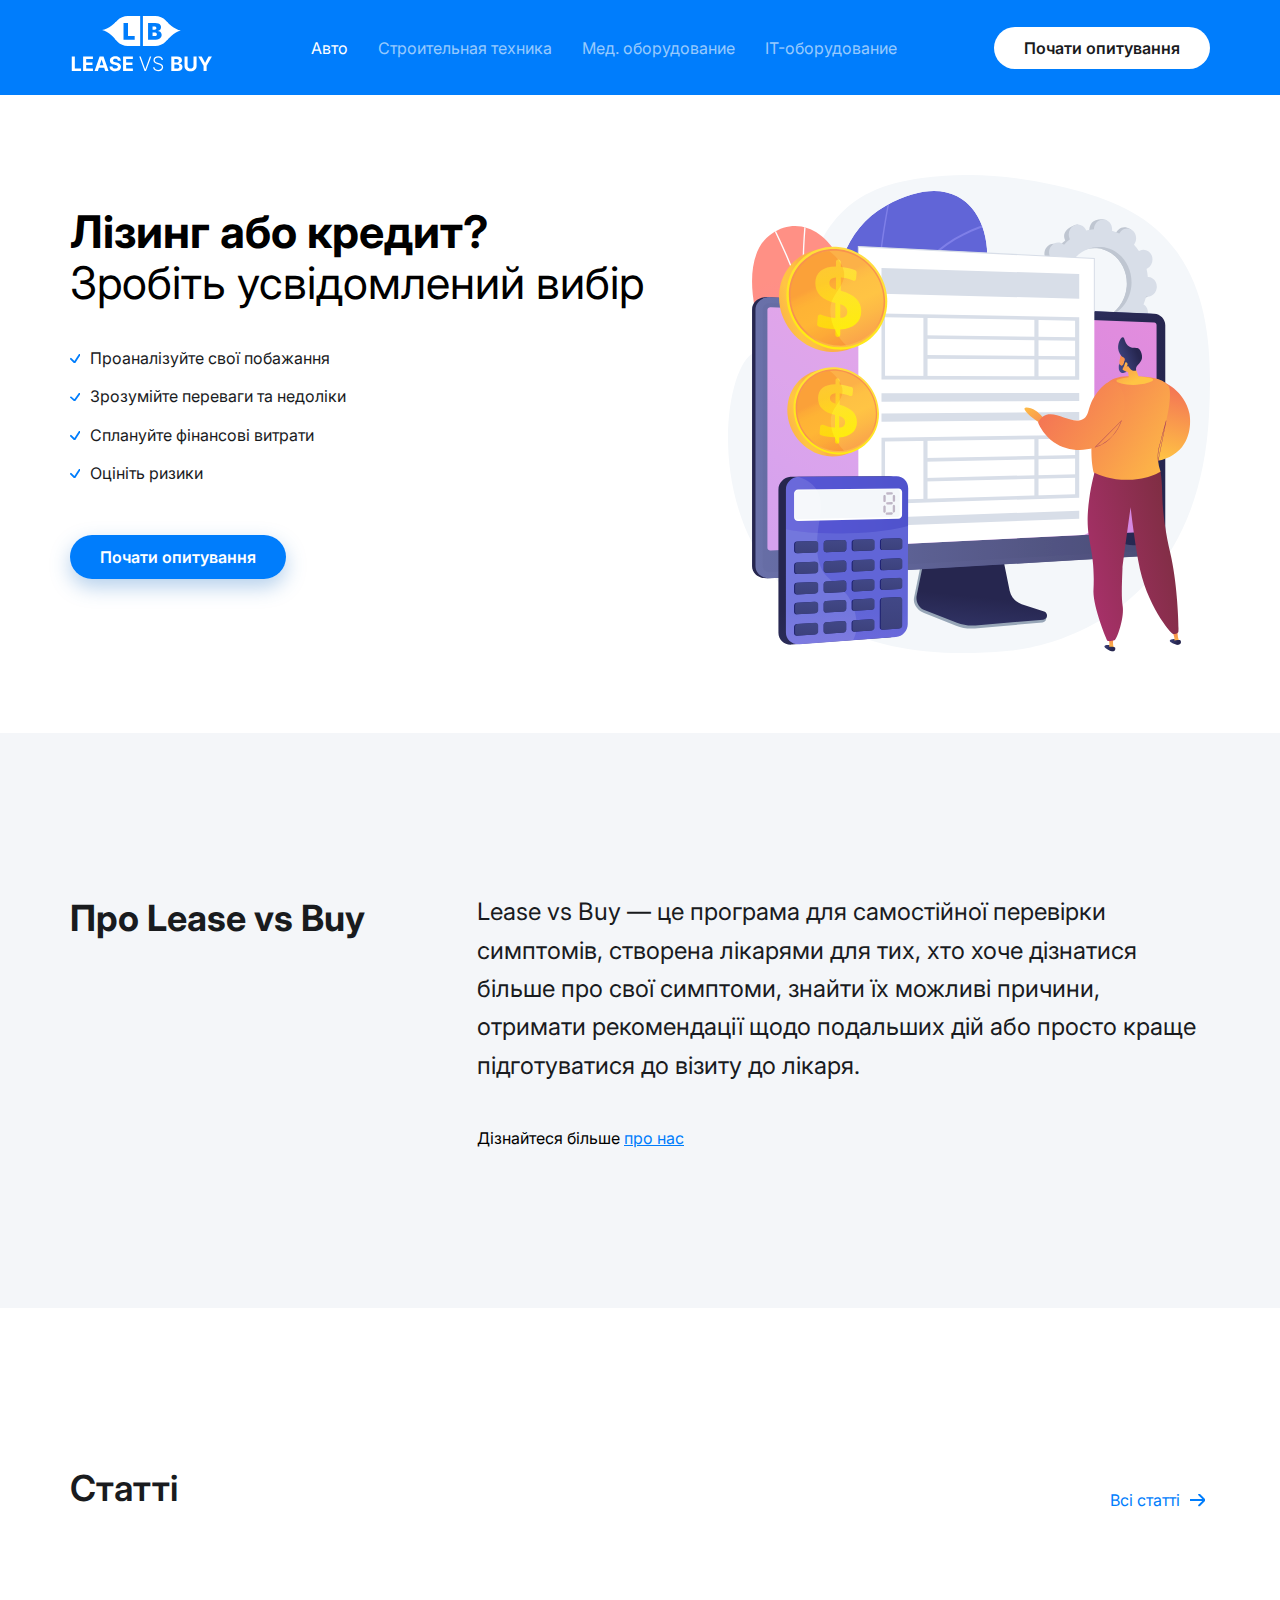
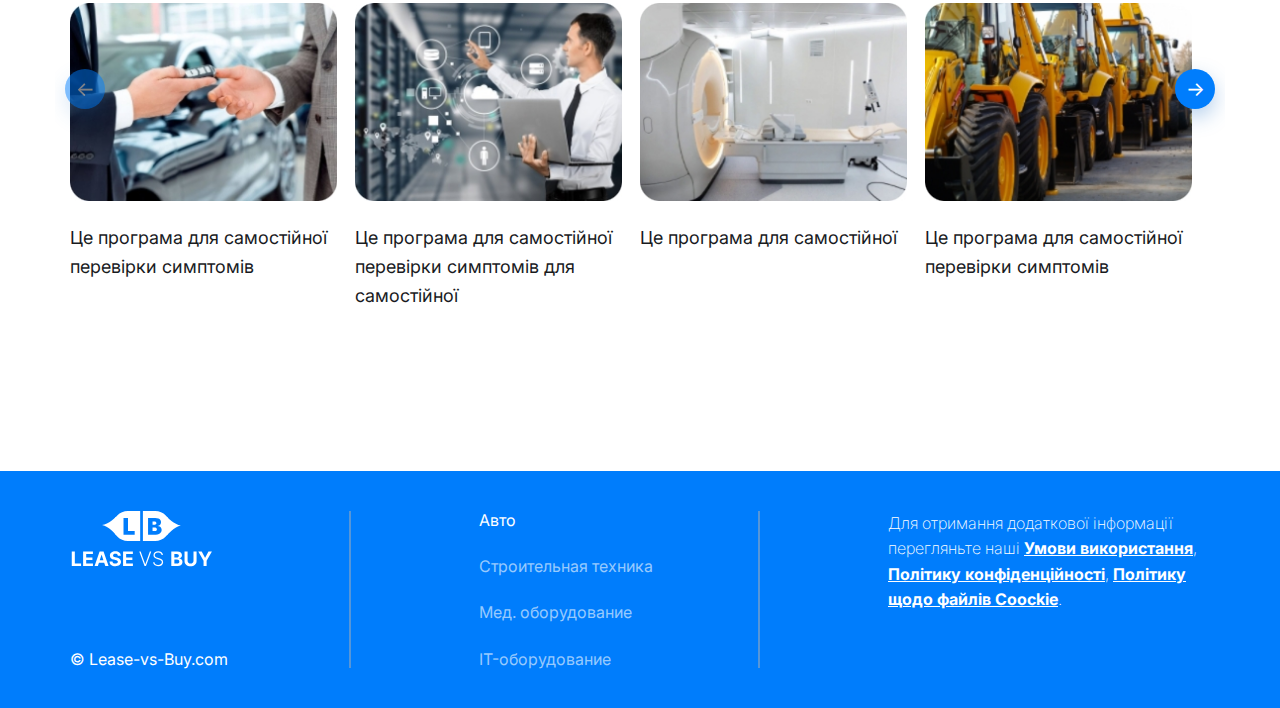
==== index.html @ 54e39c97 "Add files via upload" ====
<!DOCTYPE html>
<html lang="en">
	<head>
		<meta charset="UTF-8" />
		<meta http-equiv="X-UA-Compatible" content="IE=edge" />
		<meta name="viewport" content="width=device-width, initial-scale=1.0" />
		<title>Lease VS Buy</title>
		<link rel="preconnect" href="https://fonts.googleapis.com" />
		<link rel="preconnect" href="https://fonts.gstatic.com" crossorigin />
		<link
			href="https://fonts.googleapis.com/css2?family=Bebas+Neue&family=Inter:ital,opsz,wght@0,14..32,100..900;1,14..32,100..900&family=Open+Sans:ital,wght@0,300..800;1,300..800&display=swap"
			rel="stylesheet"
		/>
		<link rel="stylesheet" href="styles/normalize.css" />
		<link rel="stylesheet" href="styles/style.css" />
		<link rel="stylesheet" href="styles/mobile.css" />
	</head>
	<body>
		<header class="header">
			<div class="container">
				<a href="/">
					<img src="images/svg/logo_1.svg" alt="logo" />
				</a>

				<nav class="nav" id="navMenu">
					<div class="nav-menu__header">
						<a href="/">
							<img src="images/svg/logo_1.svg" alt="logo" />
						</a>
						<div class="burger-menu" onclick="toggleMenu()">
							<div class="bar"></div>
							<div class="bar"></div>
							<div class="bar"></div>
						</div>
					</div>

					<ul class="nav-list">
						<li class="nav-list__item active"><a href="/">Авто</a></li>
						<li class="nav-list__item"><a href="#">Строительная техника</a></li>
						<li class="nav-list__item"><a href="#">Мед. оборудование</a></li>
						<li class="nav-list__item"><a href="#">IT-оборудование</a></li>
					</ul>
				</nav>

				<div class="burger-menu" onclick="toggleMenu()">
					<div class="bar"></div>
					<div class="bar"></div>
					<div class="bar"></div>
				</div>

				<a href="/poll.html" class="btn--light btn-nav"> Почати опитування </a>
			</div>
		</header>

		<main class="main">
			<section class="hero">
				<div class="container">
					<div class="hero__content">
						<h1 class="hero-title">
							<b>Лізинг або кредит?</b><br />
							Зробіть усвідомлений вибір
						</h1>

						<ul class="hero__list">
							<li>Проаналізуйте свої побажання</li>
							<li>Зрозумійте переваги та недоліки</li>
							<li>Сплануйте фінансові витрати</li>
							<li>Оцініть ризики</li>
						</ul>

						<a href="/" class="btn--blue hero-btn">Почати опитування</a>
					</div>
					<img src="images/hero-image.svg" alt="hero" />
				</div>
			</section>

			<section class="about">
				<div class="container">
					<div class="about__cell">
						<div class="about_cell__title">
							<h2>Про Lease vs Buy</h2>
						</div>
						<div class="about_cell__content">
							<p>
								Lease vs Buy — це програма для самостійної перевірки симптомів,
								створена лікарями для тих, хто хоче дізнатися більше про свої
								симптоми, знайти їх можливі причини, отримати рекомендації щодо
								подальших дій або просто краще підготуватися до візиту до
								лікаря.
							</p>
						</div>
					</div>
					<div class="about__cell">
						<div class="about_cell__title">
							<h2></h2>
						</div>

						<div class="about_cell__content about_cell__link">
							<span>Дізнайтеся більше <a href="/">про нас</a></span>
						</div>
					</div>
				</div>
			</section>

			<section class="posts__block">
				<div class="container">
					<div class="posts__title">
						<h2>Статті</h2>
						<span>Всі статті</span>
					</div>

					<button class="carousel__button carousel__button--left">←</button>
					<div class="carousel__wrapper">
						<div class="carousel">
							<ul class="posts__list">
								<li class="posts_list__item">
									<img src="images/post-4.jpeg" alt="post" />
									<p>Це програма для самостійної перевірки симптомів</p>
								</li>
								<li class="posts_list__item">
									<img src="images/post-3.jpeg" alt="post" />
									<p>
										Це програма для самостійної перевірки симптомів для
										самостійної
									</p>
								</li>
								<li class="posts_list__item">
									<img src="images/post-2.jpeg" alt="post" />
									<p>Це програма для самостійної</p>
								</li>
								<li class="posts_list__item">
									<img src="images/post-1.jpeg" alt="post" />
									<p>Це програма для самостійної перевірки симптомів</p>
								</li>
								<li class="posts_list__item">
									<img src="images/post-1.jpeg" alt="post" />
									<p>Це програма для самостійної перевірки симптомів</p>
								</li>
								<li class="posts_list__item">
									<img src="images/post-1.jpeg" alt="post" />
									<p>Це програма для самостійної перевірки симптомів</p>
								</li>
								<li class="posts_list__item">
									<img src="images/post-1.jpeg" alt="post" />
									<p>Це програма для самостійної перевірки симптомів</p>
								</li>
							</ul>
						</div>
					</div>
					<button class="carousel__button carousel__button--right">→</button>
				</div>
			</section>
		</main>

		<footer class="footer">
			<div class="container footer__container">
				<div class="footer__cell">
					<a href="/">
						<img src="images/svg/logo_1.svg" alt="logo" />
					</a>

					<p>© Lease-vs-Buy.com</p>
				</div>

				<div class="footer__cell">
					<nav class="footer_nav">
						<ul class="footer_nav__list">
							<li class="footer_nav__item active"><a href="#">Авто</a></li>
							<li class="footer_nav__item">
								<a href="#">Строительная техника</a>
							</li>
							<li class="footer_nav__item">
								<a href="#">Мед. оборудование</a>
							</li>
							<li class="footer_nav__item"><a href="#">IT-оборудование</a></li>
						</ul>
					</nav>
				</div>

				<div class="footer__cell">
					<p>
						Для отримання додаткової інформації перегляньте наші
						<a href="#" class="footer__cell-link">Умови використання</a>,
						<a href="#" class="footer__cell-link">Політику конфіденційності</a>,
						<a href="#" class="footer__cell-link">
							Політику щодо файлів Coockie</a
						>.
					</p>
				</div>
			</div>
		</footer>

		<div class="modal" id="modal1">
			<div class="modal-overlay"></div>
			<div class="modal-wrapper">
				<div class="modal-header">
					<span class="close-btn">&times;</span>
					<h2 class="h2">Умови використання</h2>
				</div>
				<div class="modal-content">
					<h3 class="h3">Результат</h3>
				</div>
				<div class="modal-content">
					<h3 class="h3">Результат</h3>
					<p class="p">
						Перед початком діагностики, будь ласка, прочитайте Умови
						використання і пам'ятайте, що:
					</p>
					<ul class="ul-list">
						<li>
							<b>Дане обстеження не є повноцінною діагностикою.</b> Воно
							призначене виключно для ознайомлення та не є кваліфікованим
							медичним висновком.
						</li>
						<li>
							<b>Дане обстеження не призначене для екстрених випадків.</b> У
							разі невідкладного стану негайно зателефонуйте за місцевим номером
							екстреної допомоги.
						</li>
						<li>
							<b>Ваші дані в безпеці.</b> Надана Вами інформація не буде
							передана або використана з метою встановлення Вашої особи.
						</li>
					</ul>
					<div class="checkbox-container">
						<input type="checkbox" id="terms" />
						<label for="terms"
							>Я прочитав(ла) і приймаю
							<a href="#">Умови використання</a>.</label
						>
					</div>
					<div class="checkbox-container">
						<input type="checkbox" id="privacy" />
						<label for="privacy">
							Я погоджуюсь на те, щоб інформація про стан мого здоров’я була
							використана для даного обстеження. Додаткова інформація
							<a href="#">Політика конфіденційності</a>.
						</label>
					</div>
				</div>
			</div>
		</div>

		<script src="js/index.js"></script>
		<script src="js/carousel.js"></script>
		<script src="js/modal.js"></script>
		<script src="js/burger.js"></script>
	</body>
</html>
---- styles/style.css ----
* {
	margin: 0;
	padding: 0;
	box-sizing: border-box;
}

body {
	font-family: 'Inter', sans-serif;
	font-optical-sizing: auto;
}

a {
	color: #007dfc;
}

.container {
	max-width: 1170px;
	margin: 0 auto;
	padding: 0 15px;
}

/* BUTTONS */

.btn--light {
	color: rgb(25, 27, 30);
	font-size: 16px;
	font-weight: 600;
	text-decoration: none;

	border-radius: 70px;
	background: rgb(255, 255, 255);
	padding: 12px 30px 12px 30px;
}

.btn--blue {
	color: #fff;
	font-size: 16px;
	font-weight: 600;
	text-decoration: none;

	border-radius: 70px;
	background: #007dfc;
	padding: 12px 30px 12px 30px;
	box-shadow: 0px 8px 20px 0px rgba(55, 128, 203, 0.37);
	transition: 0.3s;
}

.btn--blue:hover {
	background: #0171e0;
}

/* HEADER */

.header {
	background-color: #007dfc;
	padding: 16px 0px;
}

.header .container {
	display: flex;
	justify-content: space-between;
	align-items: center;
}

.nav-list {
	list-style-type: none;
	display: flex;
	gap: 30px;
}

.nav-list__item a {
	text-decoration: none;
	color: rgba(255, 255, 255, 0.6);
	transition: 0.3s;
}

.nav-list__item a:hover {
	color: #fff;
}

.nav-list__item.active a {
	color: #fff;
}

/* HERO */

.hero {
	margin: 80px 0px;
}

.hero .container {
	display: flex;
	justify-content: space-between;
}

.hero-title {
	font-size: 45px;
	font-weight: 400;
	margin-bottom: 40px;
}

.hero__list {
	margin-left: 20px;
	list-style-type: none;
	display: flex;
	flex-direction: column;
	gap: 20px;
	margin-bottom: 65px;
}

.hero__list li {
	position: relative;
	color: #191b1e;
}

.hero__list li::before {
	content: '';
	position: absolute;
	top: 50%;
	left: -20px;
	transform: translateY(-50%);
	width: 9.5px; /* Ширина изображения */
	height: 8.5px; /* Высота изображения */
	background-image: url('../images/svg/check_mark.svg'); /* Путь к вашему изображению */
	background-size: cover;
	background-repeat: no-repeat;
}

/* ABOUT */

.about {
	padding: 160px 0px;
	background-color: rgb(244, 246, 249);
}

.about__cell {
	display: flex;
	gap: 63px;
}

.about_cell__title h2 {
	color: rgb(25, 27, 30);
	font-size: 36px;
	font-weight: 700;
	line-height: 140%;
	width: 311px;
}

.about_cell__content p,
.about_cell__content span {
	padding-left: 33px;
}

.about_cell__link {
	margin-top: 44px;
}

.about_cell__content.border {
	border-left: 1px solid rgb(218, 225, 233);
}

.about_cell__content p {
	color: rgb(25, 27, 30);
	font-size: 24px;
	font-weight: 400;
	line-height: 160%;
}

/* POSTS LIST */

.posts__block {
	padding: 160px 0px;
}

.posts__block .container {
	position: relative;
	overflow: hidden;
}

.posts__title {
	display: flex;
	justify-content: space-between;
	align-items: center;
	padding-bottom: 70px;
}

.posts__list {
	display: flex;
	list-style: none;
	gap: 18px;
	transition: transform 0.5s ease-in-out;
}

.posts_list__item {
	flex: 0 0 calc(100% / 4 - 18px); /* Количество элементов (меняем в JS) */
	max-width: 270px;
}

.posts_list__item img {
	width: 100%;
	border-radius: 8px; /* Пример стиля */
}

.posts__title h2 {
	color: #191b1e;
	font-size: 36px;
}

.posts__title span {
	position: relative;
	color: #007dfc;
	margin-right: 30px;
}

.posts__title span::before {
	content: '';
	position: absolute;
	top: 50%;
	right: -25px;
	transform: translateY(-50%);
	width: 15px;
	height: 13px;
	background-image: url('../images/svg/arrow-right.svg');
	background-size: cover;
	background-repeat: no-repeat;
}

.posts_list__item p {
	margin-top: 20px;
	color: #191b1e;
	font-size: 18px;
	font-weight: 400;
	line-height: 160%;
}

.carousel__wrapper {
	position: relative;
	overflow: hidden;
}

.carousel {
	display: flex;
	transition: transform 0.5s ease-in-out;
}

.carousel__button {
	position: absolute;
	top: 50%;
	transform: translateY(-50%);
	box-shadow: 0px 8px 20px 0px rgba(55, 128, 203, 0.37);
	background: rgb(0, 125, 252);
	color: #fff;
	border: none;
	border-radius: 50%;
	cursor: pointer;
	width: 40px;
	height: 40px;
	font-size: 20px;
	display: flex;
	justify-content: center;
	align-items: center;
	z-index: 10;
}

.carousel__button--left {
	left: 10px;
}

.carousel__button--right {
	right: 10px;
}

.carousel__button[disabled] {
	opacity: 0.5;
	cursor: not-allowed;
}

/* FOOTER LIST */

.footer {
	background-color: #007dfc;
	padding: 40px 0px;
}

.footer_nav__list {
	display: flex;
	flex-direction: column;
	gap: 28px;
	list-style: none;
}

.footer__container {
	display: flex;
	justify-content: space-between;
}

.footer_nav__item a {
	text-decoration: none;
	color: rgba(255, 255, 255, 0.6);
}

.footer_nav__item.active a {
	color: #fff;
}

.footer__cell {
	flex: 1;
}

.footer__cell p {
	color: #fff;
}

.footer__cell-link {
	color: #fff;
	font-weight: 700;
}

.footer__cell:not(:first-child) {
	padding-left: 128px;
	border-left: 2px solid rgb(86, 150, 216);
}

.footer__cell:first-child {
	display: flex;
	flex-direction: column;
	justify-content: space-between;
}

.footer__cell:last-child p {
	font-size: 16px;
	line-height: 160%;
	width: 322px;
	font-weight: 200;
}

/* POLL PAGE */

.body-gray {
	background-color: rgb(244, 246, 249);
}

.poll {
	padding: 80px 0px;
}

.poll_menu {
	position: relative;
	border-radius: 8px;
	padding: 10px 0;
}

.menu-item {
	padding: 10px 20px;
	font-size: 16px;
	color: #6b6b6b;
	cursor: pointer;
	position: relative;
	text-align: left;
	transition: color 0.3s ease;
}

.menu-item:hover {
	color: #000;
}

.menu-item.active {
	color: #000;
	font-weight: bold;
}

.indicator {
	position: absolute;
	left: 0;
	width: 4px;
	height: 42px;
	background-color: #007bff;
	border-radius: 2px;
	transition: top 0.3s ease;
}

.poll__list {
	display: flex;
	gap: 70px;
	margin-top: 60px;
}

.poll_main {
	border-radius: 20px;
	background: rgb(255, 255, 255);
	padding: 60px;
	margin-bottom: 80px;
}

.poll_column {
	display: flex;
	justify-content: space-between;
	align-items: flex-start;
	gap: 50px;
	flex-wrap: wrap;
}

.poll_main h2,
h2 {
	color: rgb(25, 27, 30);
	font-size: 30px;
	font-weight: 600;
	margin-bottom: 24px;
}

.poll_main h3,
.h3 {
	color: rgb(25, 27, 30);
	font-size: 24px;
	font-weight: 600;
	line-height: 140%;
	margin-bottom: 20px;
}

.poll_main p,
.p {
	color: rgb(25, 27, 30);
	font-size: 16px;
	font-weight: 400;
	line-height: 160%;
	margin-bottom: 20px;
}

.poll_main ul,
.ul-list {
	margin-bottom: 40px;
	list-style: none;
	padding: 0;
}

.poll_main ul li,
.ul-list li {
	position: relative;
	padding-left: 22px;
	margin-bottom: 10px;

	color: rgb(25, 27, 30);
	font-size: 16px;
	font-weight: 400;
	line-height: 140%;
}
.poll_main ul li::before,
.ul-list li::before {
	content: '';
	position: absolute;
	left: 0;
	top: 50%;
	transform: translateY(-50%);
	width: 8px;
	height: 8px;
	background-image: url('../images/svg/mark-1.svg');
	background-size: cover;
}

.poll_main ol {
	margin-bottom: 40px;
	list-style: none;
	padding: 0;
}

.poll_main ol li {
	position: relative;
	padding-left: 22px;
	margin-bottom: 10px;

	color: rgb(25, 27, 30);
	font-size: 16px;
	font-weight: 400;
	line-height: 140%;
}
.poll_main ol li::before {
	content: '';
	position: absolute;
	left: 0;
	top: 50%;
	transform: translateY(-50%);
	width: 9.5px;
	height: 8.5px;
	background-image: url('../images/svg/mark-2.svg');
	background-size: cover;
}

.poll_desc {
	color: rgb(79, 85, 95);
	font-size: 16px;
	font-weight: 400;
	line-height: 160%;
}

/* CHECKBOX */

.checkbox-container {
	display: flex;
	align-items: flex-start;
	margin-bottom: 15px;
}
.checkbox-container input[type='checkbox'] {
	display: none; /* Ховаємо стандартний чекбокс */
}
.checkbox-container label {
	position: relative;
	padding-left: 30px;
	cursor: pointer;
	display: block;
}
.checkbox-container label::before {
	content: '';
	position: absolute;
	left: 0;
	top: 0;
	width: 20px;
	height: 20px;
	border: 2px solid #007bff;
	border-radius: 4px;
	background-color: #fff;
}
.checkbox-container input[type='checkbox']:checked + label::before {
	background-color: #007bff;
	border-color: #007bff;
	display: flex;
	justify-content: center;
	align-items: center;
}
.checkbox-container input[type='checkbox']:checked + label::after {
	content: '✔';
	position: absolute;
	left: 5px;
	top: 3px;
	color: white;
	font-size: 14px;
	font-weight: bold;
}

/* ANSWERS */

.poll_question {
	font-size: 20px;
	font-weight: bold;
	margin-bottom: 20px;
}

.poll_answers {
	display: flex;
	flex-direction: column;
	gap: 15px;
}

.poll_answer {
	position: relative;
	border: 1px solid #ddd;
	border-radius: 8px;
	padding: 10px 15px;
	cursor: pointer;
	transition: border 0.3s ease;
}

.poll_answer:hover {
	border-color: #007bff;
}

.poll_answer input[type='radio'] {
	display: none;
}

.poll_answer label {
	font-size: 16px;
	cursor: pointer;
}

.poll_answer input[type='radio']:checked + label {
	border-color: #007dfc;
	background-color: #f4f6f9;
}

.poll_answer.active {
	border-color: #007dfc;
	background-color: #f4f6f9;
}

.poll_info {
	font-size: 14px;
	color: #666;
	margin-top: 20px;
	display: flex;
	gap: 5px;
	align-items: flex-start;
}

.poll_info p {
	max-width: 478px;
}

.poll_info a {
	color: #007bff;
}

.poll_info a:hover {
	text-decoration: underline;
}

.poll_footer {
	display: flex;
	justify-content: space-between;
	align-items: center;
	margin-top: 60px;
	padding-top: 20px;
	border-top: 1px solid #dae1e9;
	font-size: 14px;
	color: #666;
	width: 100%;
}

.btn-back {
	display: flex;
	align-items: center;
	justify-content: center;
	width: 110px;
	height: 48px;
	gap: 8px;
	border: 2px solid rgb(147, 168, 189);
	background: #fff;
	color: #191b1e;
	padding: 12px 30px 12px 30px;
	border-radius: 70px;
	font-size: 16px;
	font-weight: 600;
	cursor: pointer;
	transition: background-color 0.3s ease, color 0.3s ease,
		border-color 0.3s ease;
	box-shadow: 0px 8px 20px 0px rgba(55, 128, 203, 0.37);
}

.btn-back:hover {
	background: #f5f7fa;
	border-color: #7c9abb;
	color: #191b1e;
}

.btn-back__icon img {
	height: 19px;
}

.btn-back:hover .btn-back__icon {
	color: #7c9abb;
}

.btn-next {
	border: 0;
	width: 110px;
	height: 48px;
	display: flex;
	justify-content: center;
	align-items: center;
	cursor: pointer;
}

.poll_report-link {
	text-decoration: none;
	color: #007bff;
}

.poll_report-link:hover {
	text-decoration: underline;
}

.poll_progress {
	font-weight: bold;
}

/* CALCULATOR */

.calculator_main__container {
	max-width: 800px;
	margin: 0 auto;
	background: #fff;
	border-radius: 10px;
	box-shadow: 0 4px 8px rgba(0, 0, 0, 0.1);
	padding: 20px;
}

.calculator_title {
	font-size: 24px;
	font-weight: bold;
	margin-bottom: 20px;
}

.calculator_info__message {
	background-color: #eef7ff;
	padding: 15px;
	border-radius: 8px;
	margin-bottom: 20px;
	font-size: 14px;
}

.calculator_input__fields {
	display: grid;
	grid-template-columns: repeat(2, 1fr); /* Дві колонки */
	gap: 20px;
	margin-bottom: 20px;
}

.calculator_input__group {
	flex: 1;
	min-width: 392px;
	display: flex;
	align-items: center;
	justify-content: space-between;
	gap: 20px;
}

.calculator_input__label {
	display: block;
	margin-bottom: 8px;
	color: rgb(25, 27, 30);
	font-size: 16px;
	font-weight: 400;
	line-height: 140%;
}

.calculator_input__field {
	width: 100%;
	padding: 8px;
	border: 1px solid #ddd;
	border-radius: 4px;
}

.calculator_slider__container {
	margin-bottom: 20px;
}

.calculator_slider__label {
	font-weight: bold;
}

.calculator_slider__input {
	width: 100%;
	margin: 10px 0;
}

.calculator_slider__values {
	display: flex;
	justify-content: space-between;
	font-size: 14px;
}

.calculator_results {
	margin-bottom: 20px;
}

.calculator_results__title {
	font-size: 18px;
	font-weight: bold;
	margin-bottom: 10px;
}

.calculator_results__table {
	display: flex;
	flex-wrap: wrap;
	gap: 20px;
}

.calculator_lease__option,
.calculator_buy__option {
	flex: 1;
	background: #f4f6f9;
	border: 1px solid #ddd;
	border-radius: 8px;
	padding: 15px;
	text-align: center;
}

.calculator_lease__title,
.calculator_buy__title {
	margin-bottom: 10px;
}

.calculator_lease__detail,
.calculator_buy__detail {
	margin: 5px 0;
}

.calculator_lease__total,
.calculator_buy__total {
	font-size: 18px;
	font-weight: bold;
	margin-top: 10px;
}

.calculator_footer {
	text-align: left;
}

.calculator_btn__back {
	background-color: #007bff;
	color: #fff;
	border: none;
	padding: 10px 20px;
	border-radius: 8px;
	cursor: pointer;
}

.calculator_btn__back:hover {
	background-color: #0056b3;
}

.input-container {
	display: flex;
	align-items: center;
	border: 1px solid #ccc;
	border-radius: 10px;
	padding: 0 10px 0px 0px;
	background-color: #fff;
	height: 42px;
	width: 230px; /* Ширина адаптована під контейнер */
}

.currency-symbol {
	font-size: 16px;
	color: #666;
	padding: 0 10px;
	background-color: #eaeef3;
	border-radius: 10px 0 0 10px;
	display: flex;
	align-items: center;
	justify-content: center;
	height: 100%;
}

.currency-input {
	border: none;
	flex: 1;
	font-size: 16px;
	outline: none;
	padding: 5px;
	border-radius: 0 10px 10px 0;
	background-color: transparent;
}

.calculator_results__table {
	display: grid;
	grid-template-columns: 1fr 1fr;
	gap: 20px;
	margin-top: 20px;
	width: 100%;
}

.calculator_section {
	display: grid;
	grid-template-rows: auto auto;
	gap: 10px;
}

.calculator_section__title {
	font-size: 18px;
	font-weight: bold;
	text-align: left;
}

.calculator_lease__options {
	display: flex;
	justify-content: space-between;
	gap: 10px;
	background-color: #f4f6f9;
	padding: 10px;
	border-radius: 8px;
	border: 1px solid #ddd;
}

.calculator_lease__option,
.calculator_buy__option {
	flex: 1;
	background: #f4f6f9;
	border: 1px solid #ddd;
	border-radius: 8px;
	padding: 15px;
	text-align: center;
}

.calculator_lease__total,
.calculator_buy__total {
	text-align: right;
	font-size: 18px;
	font-weight: bold;
	color: #000;
	margin-top: 10px;
}

.calculator_table {
	width: 100%;
	border-collapse: collapse;
	margin-top: 20px;
	font-size: 16px;
}

.calculator_table th,
.calculator_table td {
	border: 1px solid #ddd;
	padding: 15px;
	text-align: left;
}

.calculator_total {
	font-size: 18px;
	font-weight: bold;
	text-align: right;
}

.double_lease h3 {
	color: rgb(25, 27, 30);
	font-size: 20px;
	font-weight: 600;
	line-height: 140%;
	margin: 0;
	padding: 0;
	margin-bottom: 16px;
}

.double_lease h4 {
	color: rgb(25, 27, 30);
	font-size: 16px;
	font-weight: 500;
	line-height: 140%;
	margin: 0;
	padding: 0;
}

.double_lease span {
	color: rgb(79, 85, 95);
	font-size: 14px;
	font-weight: 400;
	line-height: 120%;
	margin-bottom: 16px;
}

.double_lease__wrapper {
	margin-bottom: 16px;
}

.calculator__table-title {
	color: rgb(25, 27, 30);
	font-size: 24px;
	font-weight: 400;
	line-height: 130%;
}

.poll_main__list {
	display: flex;
	align-items: center;
	gap: 16px;
	margin-top: 20px;
}

.poll_main__list li {
	width: 40px;
	height: 40px;
	padding-left: 0 !important;
	background-color: #d8dee8;
	border-radius: 50%;
	display: flex;
	justify-content: center;
	align-items: center;
}

.poll_main__list li a img {
	margin-top: 3px;
}

.poll_main__list li::before {
	display: none;
}

.poll_main__cell {
	display: flex;
	align-items: center;
	gap: 48px;
	border-radius: 20px;
	background: rgb(244, 246, 249);
	padding: 46px;
	margin: 60px 0px;
}

.poll_main__cell__content h3 {
	font-size: 20px;
	font-weight: 400;
	line-height: 140%;
}

.poll_main__content__column {
	max-width: 500px;
}

/* RESULT TABLE */

.result {
	padding: 20px;
	background-color: #fff;
}

.result__title {
	font-size: 24px;
	font-weight: bold;
	margin-bottom: 20px;
	text-align: center;
}

.result__table {
	width: 100%;
	border-collapse: collapse;
	font-size: 16px;
	margin-bottom: 60px;
}

.result__header-cell {
	text-align: center;
	font-weight: bold;
	background-color: #ffffff;
	padding: 10px;
	border: 1px solid #ddd;
}

.result__header-cell--lease {
	color: green;
}

.result__header-cell--buy {
	color: orange;
}

.result__score {
	font-size: 18px;
	display: block;
	font-weight: bold;
	margin-top: 5px;
}

.result__body .result__row:nth-child(odd) .result__cell {
	background-color: #f4f6f9;
}

.result__row {
	border-bottom: 1px solid #ddd;
}

.result__cell {
	text-align: center;
	padding: 10px;
	border: 1px solid #ddd;
}

.result__left {
	text-align: left !important;
}

.result__cell--lease {
	color: #6b9932;
	font-weight: bold;
}

.result__cell--buy {
	color: #d1672d;
	font-weight: bold;
}

.result__diagram {
	height: 303px;
}

.hierarchy__wrapper {
	position: relative;
	margin: 40px 0px 60px;
}

.hierarchy_lease,
.hierarchy_buy {
	color: rgb(25, 27, 30);
	font-size: 16px;
	font-weight: 700;
	line-height: 140%;
}

.hierarchy_lease {
	position: absolute;
	left: 38.6%;
	bottom: 13px;
}

.hierarchy_buy {
	position: absolute;
	right: 38.6%;
	bottom: 13px;
}

/* Modal */

.modal {
	position: fixed;
	top: 0;
	right: -100%;
	width: 20%;
	height: 100%;
	max-width: 660px;
	background-color: white;
	box-shadow: -2px 0 5px rgba(0, 0, 0, 0.2);
	transition: right 0.3s ease-in-out;
	z-index: 100;
}

.modal.active {
	right: 0;
}

.modal-content {
	padding: 20px;
}

.modal-header {
	background-color: #f4f6f9;
	padding: 30px 30px 10px 30px;
}

.modal-header h2 {
	margin-top: 28px;
}

.close-btn {
	position: absolute;
	top: 10px;
	right: 10px;
	font-size: 24px;
	cursor: pointer;
}

.modal-overlay {
	position: fixed;
	top: 0;
	left: 0;
	width: 80%;
	height: 100%;
	background-color: rgba(0, 0, 0, 0.5);
	opacity: 0;
	transition: 0.8s linear;
	pointer-events: none;
}

.modal-overlay.active {
	opacity: 1;
	pointer-events: all;
}
---- styles/mobile.css ----
.burger-menu {
	width: 30px;
	height: 25px;
	display: none;
	flex-direction: column;
	justify-content: space-between;
	cursor: pointer;
	z-index: 10;
}

.burger-menu .bar {
	height: 2px;
	width: 100%;
	background-color: #ffffff;
	transition: 0.3s;
}

.nav-menu__header {
	display: none;
}

/* Відображення бургер меню на екранах менше 991px */
@media screen and (max-width: 991px) {
	.burger-menu {
		display: flex;
	}

	.nav-menu__header {
		display: flex;
		align-items: center;
		justify-content: space-between;
	}

	#navMenu {
		position: fixed;
		top: 0;
		right: -100%;
		height: 100vh;
		width: 100vw;
		max-width: 100vw;
		background-color: #007dfc;
		display: flex;
		flex-direction: column;
		transition: 0.3s;
		z-index: 1000;
		padding: 16px;
	}

	.nav-list {
		list-style-type: none;
		display: flex;
		flex-direction: column;
		margin-top: 45px;
		gap: 30px;
	}

	.nav-menu ul {
		list-style-type: none;
		text-align: center;
	}

	#navMenu ul li a {
		color: white;
		text-decoration: none;
		font-size: 18px;
		font-weight: 500;
		line-height: 130%;
	}

	#navMenu.active {
		right: 0;
		left: 0;
	}

	.btn-nav {
		display: none;
	}

	.hero-title {
		font-size: 32px;
	}

	.hero .container img {
		max-width: 339px;
	}

	.hero__content {
		margin-bottom: 35px;
	}

	.about__cell {
		flex-direction: column;
	}

	.about_cell__content p {
		padding: 0;
	}

	.about__cell {
		gap: 0;
	}

	.about_cell__link {
		margin: 0;
	}

	.about_cell__content span {
		padding-left: 0;
	}

	.about {
		padding: 60px 0px;
	}

	.posts__block {
		padding: 60px 0px;
	}

	.footer__cell:last-child p {
		width: auto;
		max-width: 100%;
	}
}

@media screen and (max-width: 672px) {
	.hero .container {
		flex-direction: column;
	}

	.hero .container img {
		max-width: 100%;
	}

	.hero-btn {
		display: block;
		width: 100%;
		text-align: center;
	}

	.hero {
		margin: 40px 0px;
	}

	.hero__list {
		margin-bottom: 40px;
	}
}

@media (max-width: 768px) {
	.posts_list__item {
		max-width: calc(100% - 20px);
	}

	.posts__title h2 {
		font-size: 24px;
	}

	.posts__title span {
		font-size: 14px;
	}

	.carousel__button {
		width: 30px;
		height: 30px;
		font-size: 16px;
	}

	.carousel__button--left {
		left: 10px;
	}

	.carousel__button--right {
		right: 10px;
	}
}

@media (max-width: 845px) {
	.posts_list__item {
		flex: 0 0 calc(100% / 3 - 18px); /* По умолчанию - 3 элемента */
		max-width: 270px;
	}
	.posts__block {
		padding: 90px 0px;
	}
}
@media (max-width: 580px) {
	.posts_list__item {
		flex: 0 0 calc(100% / 2 - 18px); /* По 2 элемента */
	}
	.posts__title {
		padding-bottom: 60px;
	}
	.posts__block {
		padding: 60px 0px;
	}
}

@media (max-width: 375px) {
	.posts_list__item {
		flex: 0 0 calc(100% - 18px); /* По 1 элементу */
	}
}
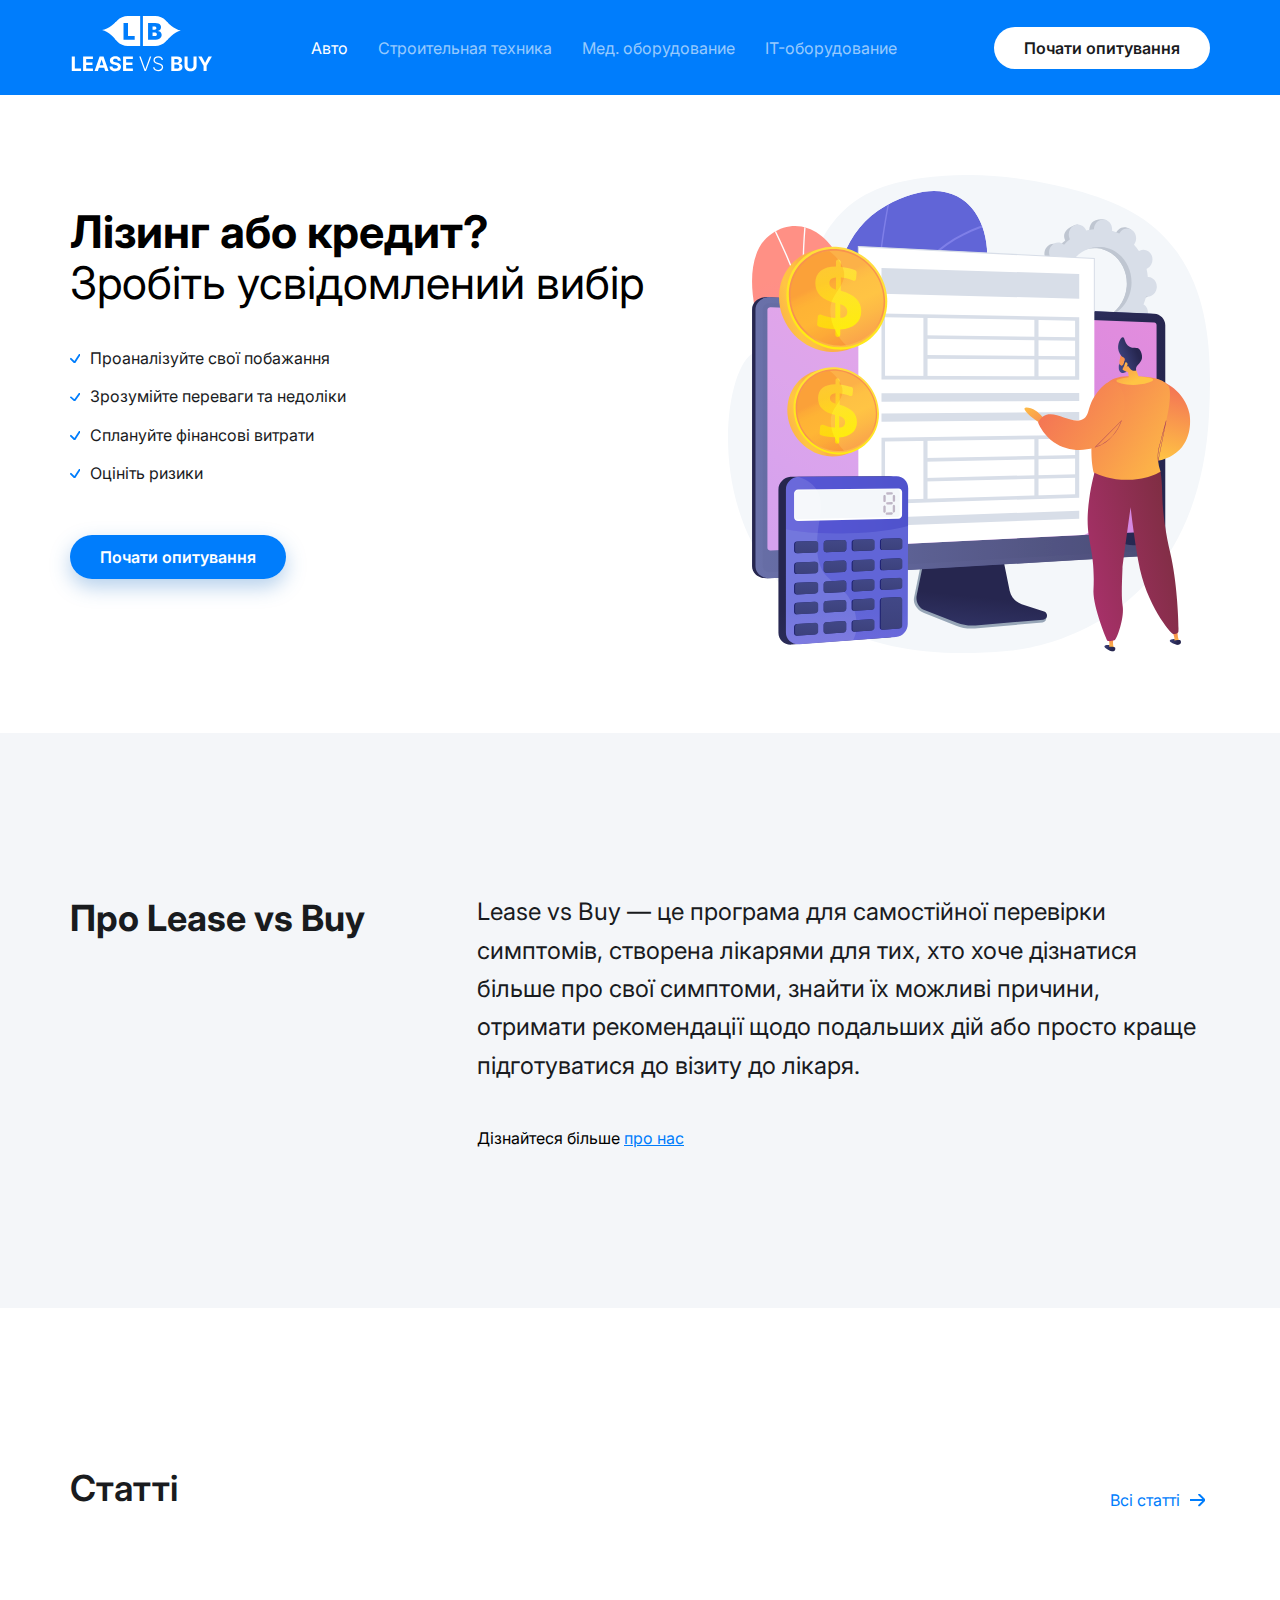
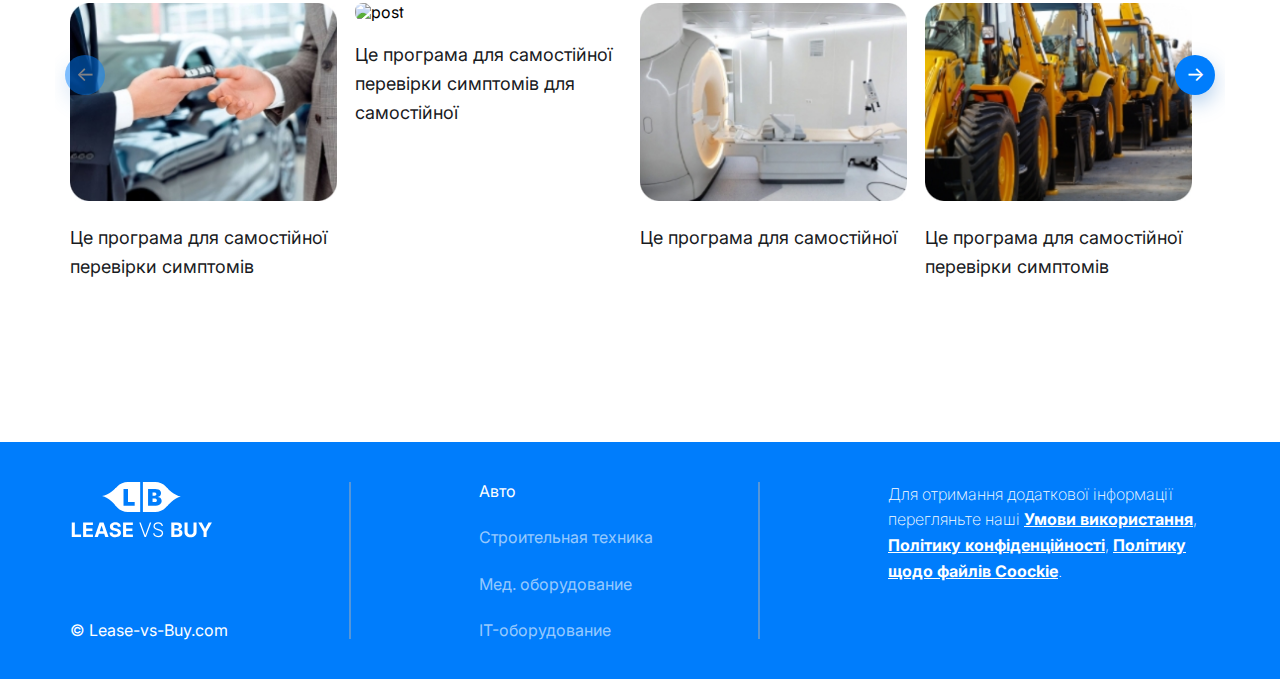
==== commit 7cb0136b: "Add files via upload" ====
--- a/index.html
+++ b/index.html
@@ -70,7 +70,7 @@
 
 						<a href="/" class="btn--blue hero-btn">Почати опитування</a>
 					</div>
-					<img src="images/hero-image.svg" alt="hero" />
+					<img src="images/hero-image.svg" loading="lazy" alt="hero" />
 				</div>
 			</section>
 
@@ -114,34 +114,34 @@
 						<div class="carousel">
 							<ul class="posts__list">
 								<li class="posts_list__item">
-									<img src="images/post-4.jpeg" alt="post" />
-									<p>Це програма для самостійної перевірки симптомів</p>
-								</li>
-								<li class="posts_list__item">
-									<img src="images/post-3.jpeg" alt="post" />
+									<img src="images/post-4.webp" alt="post" />
+									<p>Це програма для самостійної перевірки симптомів</p>
+								</li>
+								<li class="posts_list__item">
+									<img src="images/post-3.jpwebpeg" alt="post" />
 									<p>
 										Це програма для самостійної перевірки симптомів для
 										самостійної
 									</p>
 								</li>
 								<li class="posts_list__item">
-									<img src="images/post-2.jpeg" alt="post" />
+									<img src="images/post-2.webp" alt="post" />
 									<p>Це програма для самостійної</p>
 								</li>
 								<li class="posts_list__item">
-									<img src="images/post-1.jpeg" alt="post" />
-									<p>Це програма для самостійної перевірки симптомів</p>
-								</li>
-								<li class="posts_list__item">
-									<img src="images/post-1.jpeg" alt="post" />
-									<p>Це програма для самостійної перевірки симптомів</p>
-								</li>
-								<li class="posts_list__item">
-									<img src="images/post-1.jpeg" alt="post" />
-									<p>Це програма для самостійної перевірки симптомів</p>
-								</li>
-								<li class="posts_list__item">
-									<img src="images/post-1.jpeg" alt="post" />
+									<img src="images/post-1.webp" alt="post" />
+									<p>Це програма для самостійної перевірки симптомів</p>
+								</li>
+								<li class="posts_list__item">
+									<img src="images/post-1.webp" alt="post" />
+									<p>Це програма для самостійної перевірки симптомів</p>
+								</li>
+								<li class="posts_list__item">
+									<img src="images/post-1.webp" alt="post" />
+									<p>Це програма для самостійної перевірки симптомів</p>
+								</li>
+								<li class="posts_list__item">
+									<img src="images/post-1.webp" alt="post" />
 									<p>Це програма для самостійної перевірки симптомів</p>
 								</li>
 							</ul>
--- a/styles/style.css
+++ b/styles/style.css
@@ -341,13 +341,20 @@
 }
 
 .poll {
+	max-width: 100%;
 	padding: 80px 0px;
 }
 
 .poll_menu {
+	max-width: 128px;
 	position: relative;
 	border-radius: 8px;
 	padding: 10px 0;
+}
+
+.poll_right {
+	max-width: 100%;
+	width: calc(100% - 128px - 85px);
 }
 
 .menu-item {
@@ -381,11 +388,13 @@
 
 .poll__list {
 	display: flex;
+	justify-content: space-between;
 	gap: 70px;
 	margin-top: 60px;
 }
 
 .poll_main {
+	max-width: 100%;
 	border-radius: 20px;
 	background: rgb(255, 255, 255);
 	padding: 60px;
@@ -492,6 +501,12 @@
 	line-height: 160%;
 }
 
+.trigger-btn {
+	width: 16px !important;
+	height: 16px !important;
+	margin: 0 !important;
+}
+
 /* CHECKBOX */
 
 .checkbox-container {
@@ -706,7 +721,7 @@
 
 .calculator_input__group {
 	flex: 1;
-	min-width: 392px;
+	max-width: 100%;
 	display: flex;
 	align-items: center;
 	justify-content: space-between;
@@ -816,7 +831,8 @@
 	padding: 0 10px 0px 0px;
 	background-color: #fff;
 	height: 42px;
-	width: 230px; /* Ширина адаптована під контейнер */
+	width: 80%;
+	max-width: 210px;
 }
 
 .currency-symbol {
@@ -832,6 +848,7 @@
 }
 
 .currency-input {
+	width: 80%;
 	border: none;
 	flex: 1;
 	font-size: 16px;
@@ -991,7 +1008,7 @@
 }
 
 .poll_main__content__column {
-	max-width: 500px;
+	max-width: calc(100% - 340px);
 }
 
 /* RESULT TABLE */
@@ -1075,6 +1092,10 @@
 	margin: 40px 0px 60px;
 }
 
+.hierarchy__wrapper img {
+	max-width: 100%;
+}
+
 .hierarchy_lease,
 .hierarchy_buy {
 	color: rgb(25, 27, 30);
@@ -1101,7 +1122,7 @@
 	position: fixed;
 	top: 0;
 	right: -100%;
-	width: 20%;
+	width: 30%;
 	height: 100%;
 	max-width: 660px;
 	background-color: white;
@@ -1139,7 +1160,7 @@
 	position: fixed;
 	top: 0;
 	left: 0;
-	width: 80%;
+	width: 70%;
 	height: 100%;
 	background-color: rgba(0, 0, 0, 0.5);
 	opacity: 0;
@@ -1151,3 +1172,7 @@
 	opacity: 1;
 	pointer-events: all;
 }
+
+.d-mobile {
+	display: none;
+}
--- a/styles/mobile.css
+++ b/styles/mobile.css
@@ -116,10 +116,96 @@
 		padding: 60px 0px;
 	}
 
+	.calculator_input__fields {
+		grid-template-columns: repeat(1, 1fr);
+	}
+
+	.calculator_input__group {
+		max-width: 100%;
+		width: 100%;
+		gap: 10px;
+		flex-direction: column;
+		align-items: start;
+	}
+
+	.input-container {
+		max-width: 100%;
+		width: 100%;
+	}
+
+	.poll_column {
+		gap: 20px;
+	}
+
+	.poll_main {
+		padding: 30px;
+		margin-bottom: 40px;
+	}
+
+	.poll_main__content__column {
+		max-width: calc(100% - 210px);
+	}
+
+	.poll_main img {
+		max-width: 189px;
+	}
+
+	.poll__list {
+		gap: 30px;
+		margin-top: 30px;
+	}
+
+	.poll_right {
+		width: calc(100% - 128px - 35px);
+	}
+
 	.footer__cell:last-child p {
 		width: auto;
 		max-width: 100%;
 	}
+
+	.footer__cell:not(:first-child) {
+		padding-left: 48px;
+	}
+
+	.footer__container {
+		flex-direction: column;
+	}
+
+	.footer__cell:first-child {
+		gap: 20px;
+	}
+
+	.footer__cell:not(:first-child) {
+		padding-left: 0;
+		padding-top: 30px;
+		border-left: 0;
+		border-top: 1px solid #5696d8;
+		margin-top: 30px;
+	}
+
+	.hierarchy__wrapper img {
+		max-width: 100%;
+		width: 100% !important;
+	}
+
+	.hierarchy_lease {
+		bottom: 11px;
+		font-size: 11px;
+	}
+
+	.hierarchy_buy {
+		bottom: 11px;
+		font-size: 11px;
+	}
+
+	.modal {
+		width: 50%;
+	}
+
+	.modal-overlay {
+		width: 50%;
+	}
 }
 
 @media screen and (max-width: 672px) {
@@ -143,6 +229,48 @@
 
 	.hero__list {
 		margin-bottom: 40px;
+	}
+
+	.poll_main__cell {
+		flex-direction: column;
+		gap: 0px;
+	}
+
+	.poll_main__content__column {
+		max-width: 100%;
+	}
+
+	.poll_right img {
+		max-width: 100%;
+		order: -1;
+		margin: 0 auto;
+	}
+
+	.hierarchy_lease {
+		font-size: 18px;
+		bottom: 43%;
+		left: 76.3%;
+	}
+	.hierarchy_buy {
+		font-size: 16px;
+		bottom: 52.8%;
+		right: 9.3%;
+	}
+
+	.modal {
+		width: 80%;
+	}
+
+	.modal-overlay {
+		width: 20%;
+	}
+
+	.d-pc {
+		display: none;
+	}
+
+	.d-mobile {
+		display: block;
 	}
 }
 
@@ -172,6 +300,65 @@
 	.carousel__button--right {
 		right: 10px;
 	}
+
+	.poll__list {
+		flex-direction: column;
+	}
+
+	.poll_menu {
+		display: flex;
+		justify-content: space-between;
+		position: relative;
+		max-width: 100%;
+	}
+
+	.menu-item {
+		text-align: left;
+		flex: 1;
+		padding: 10px 5px;
+		font-size: 14px;
+	}
+
+	.indicator {
+		left: 0;
+		bottom: 0 !important;
+		width: 100px; /* Ширина индикатора */
+		height: 4px !important; /* Высота индикатора */
+		top: auto; /* Убираем позиционирование сверху */
+		transition: left 0.3s ease; /* Индикатор перемещается по горизонтали */
+	}
+
+	.poll_right {
+		width: 100%;
+	}
+
+	.poll_footer {
+		gap: 30px;
+	}
+
+	.calculator_table thead tr,
+	.calculator_table tbody tr {
+		display: flex;
+		flex-direction: column; /* Делаем строки вертикальными */
+		align-items: flex-start; /* Выравниваем по левому краю */
+		padding: 10px;
+		width: 100%;
+	}
+
+	.calculator_table th,
+	.calculator_table td {
+		width: 100%;
+	}
+
+	.calculator_table th:first-child,
+	.calculator_table td:first-child {
+		border-radius: 20px 20px 0px 0px;
+	}
+
+	.calculator_table th:last-child,
+	.calculator_table td:last-child {
+		border-radius: 0px 0px 20px 20px;
+	}
 }
 
 @media (max-width: 845px) {
@@ -199,4 +386,12 @@
 	.posts_list__item {
 		flex: 0 0 calc(100% - 18px); /* По 1 элементу */
 	}
-}
+
+	.modal {
+		width: 100%;
+	}
+
+	.modal-overlay {
+		width: 0%;
+	}
+}
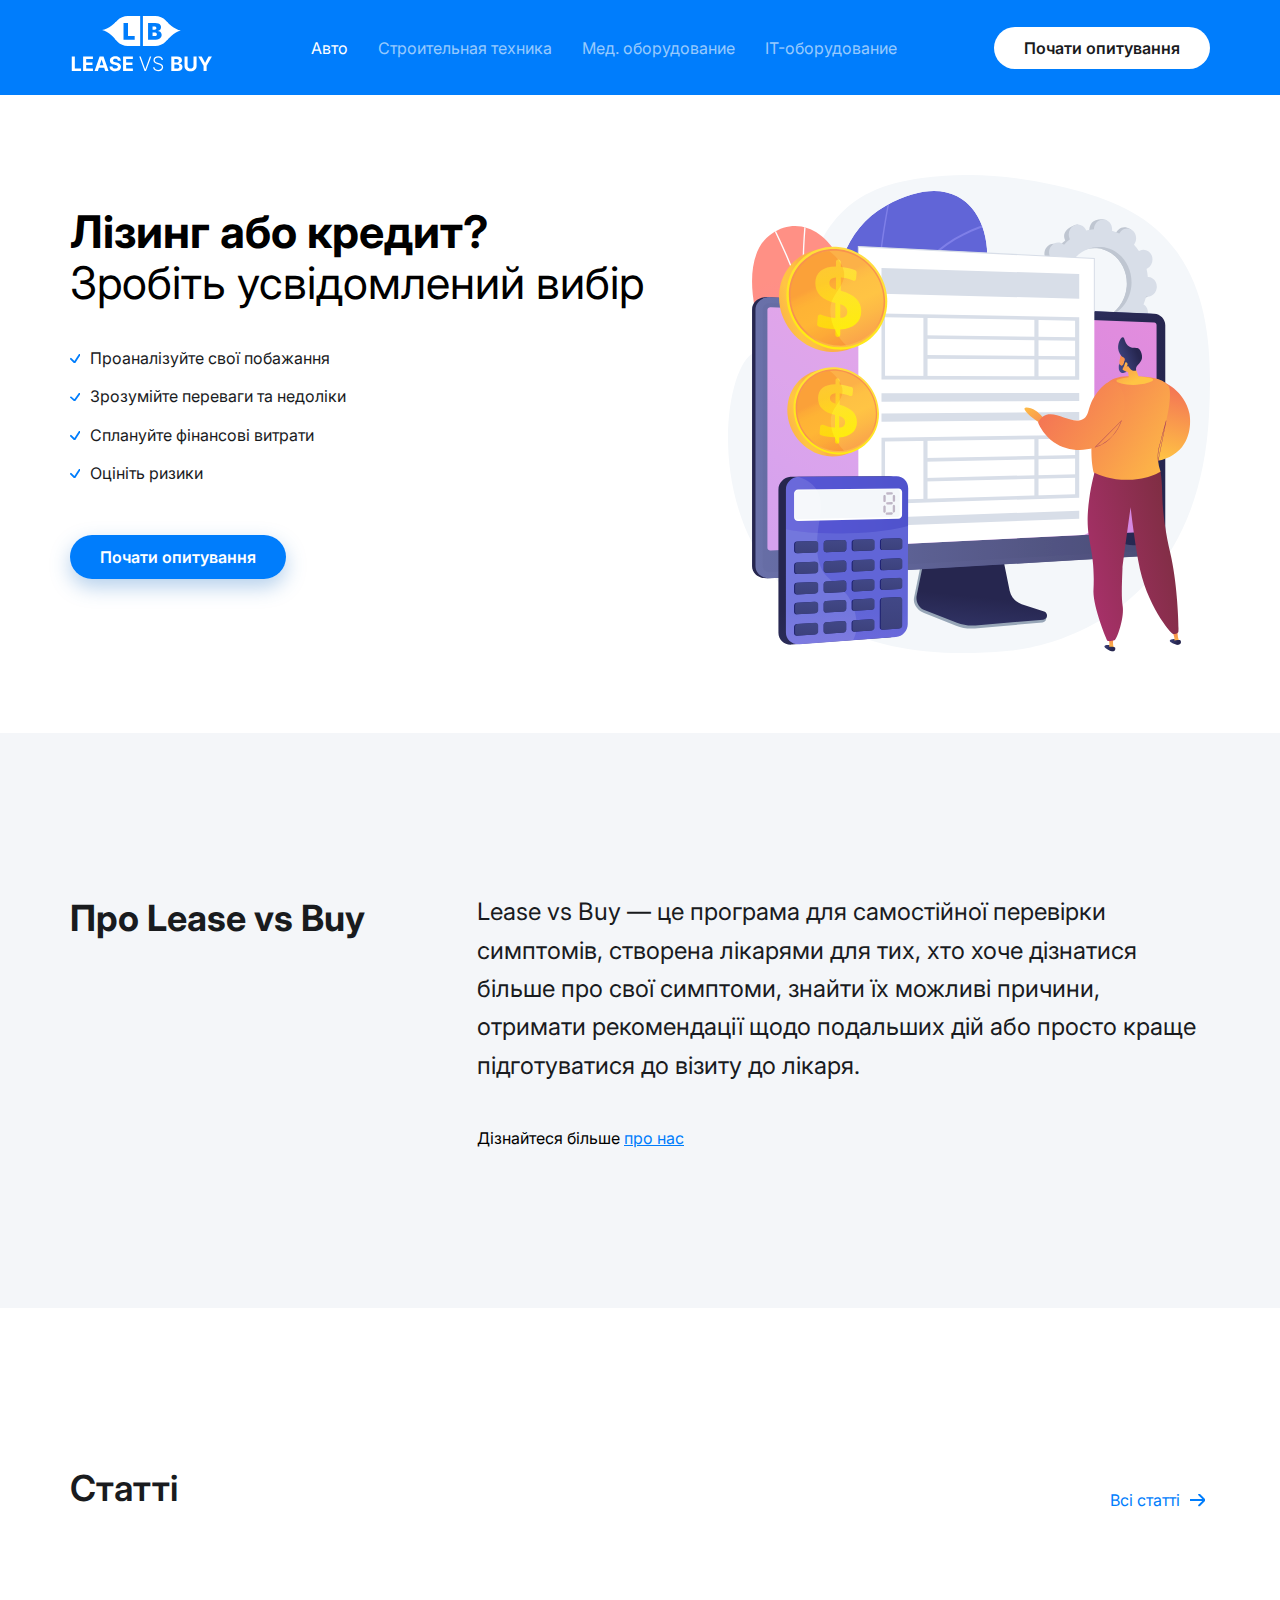
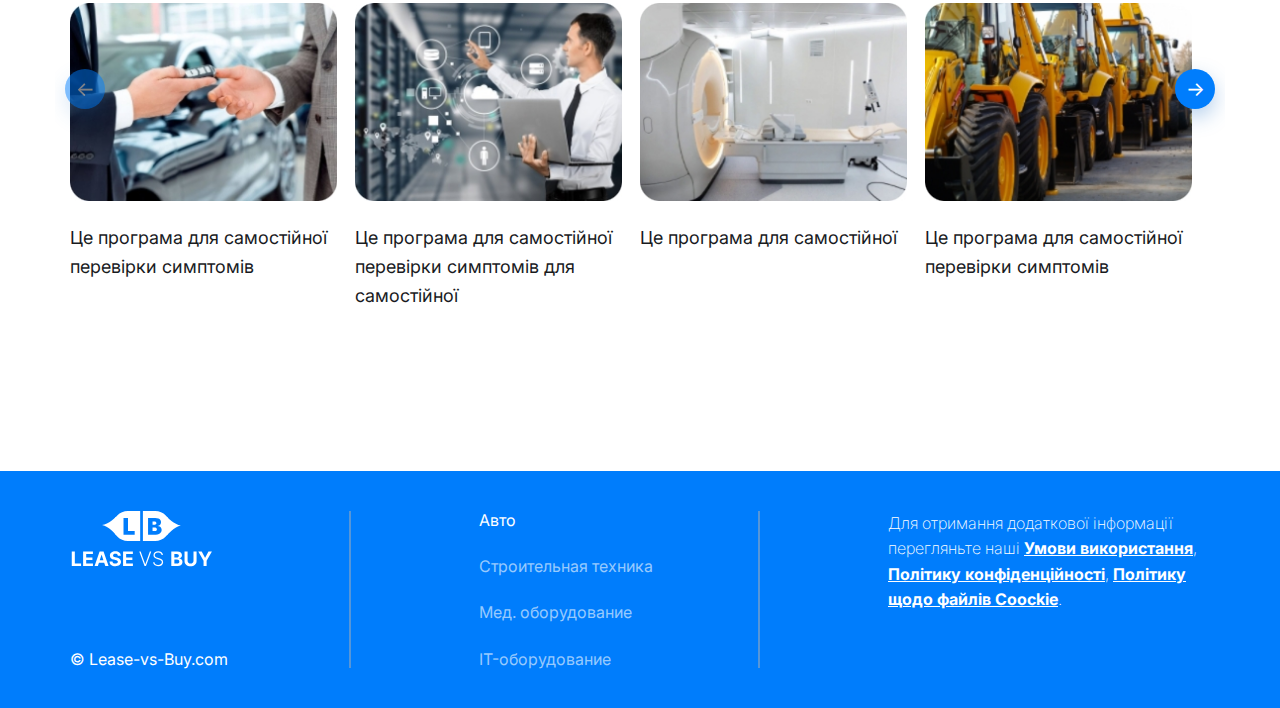
==== commit c443bfbe: "Add files via upload" ====
--- a/index.html
+++ b/index.html
@@ -70,7 +70,7 @@
 
 						<a href="/" class="btn--blue hero-btn">Почати опитування</a>
 					</div>
-					<img src="images/hero-image.svg" loading="lazy" alt="hero" />
+					<img src="images/hero-image.svg" alt="hero" />
 				</div>
 			</section>
 
@@ -118,7 +118,7 @@
 									<p>Це програма для самостійної перевірки симптомів</p>
 								</li>
 								<li class="posts_list__item">
-									<img src="images/post-3.jpwebpeg" alt="post" />
+									<img src="images/post-3.webp" alt="post" />
 									<p>
 										Це програма для самостійної перевірки симптомів для
 										самостійної
--- a/styles/style.css
+++ b/styles/style.css
@@ -1,1178 +1 @@
-* {
-	margin: 0;
-	padding: 0;
-	box-sizing: border-box;
-}
-
-body {
-	font-family: 'Inter', sans-serif;
-	font-optical-sizing: auto;
-}
-
-a {
-	color: #007dfc;
-}
-
-.container {
-	max-width: 1170px;
-	margin: 0 auto;
-	padding: 0 15px;
-}
-
-/* BUTTONS */
-
-.btn--light {
-	color: rgb(25, 27, 30);
-	font-size: 16px;
-	font-weight: 600;
-	text-decoration: none;
-
-	border-radius: 70px;
-	background: rgb(255, 255, 255);
-	padding: 12px 30px 12px 30px;
-}
-
-.btn--blue {
-	color: #fff;
-	font-size: 16px;
-	font-weight: 600;
-	text-decoration: none;
-
-	border-radius: 70px;
-	background: #007dfc;
-	padding: 12px 30px 12px 30px;
-	box-shadow: 0px 8px 20px 0px rgba(55, 128, 203, 0.37);
-	transition: 0.3s;
-}
-
-.btn--blue:hover {
-	background: #0171e0;
-}
-
-/* HEADER */
-
-.header {
-	background-color: #007dfc;
-	padding: 16px 0px;
-}
-
-.header .container {
-	display: flex;
-	justify-content: space-between;
-	align-items: center;
-}
-
-.nav-list {
-	list-style-type: none;
-	display: flex;
-	gap: 30px;
-}
-
-.nav-list__item a {
-	text-decoration: none;
-	color: rgba(255, 255, 255, 0.6);
-	transition: 0.3s;
-}
-
-.nav-list__item a:hover {
-	color: #fff;
-}
-
-.nav-list__item.active a {
-	color: #fff;
-}
-
-/* HERO */
-
-.hero {
-	margin: 80px 0px;
-}
-
-.hero .container {
-	display: flex;
-	justify-content: space-between;
-}
-
-.hero-title {
-	font-size: 45px;
-	font-weight: 400;
-	margin-bottom: 40px;
-}
-
-.hero__list {
-	margin-left: 20px;
-	list-style-type: none;
-	display: flex;
-	flex-direction: column;
-	gap: 20px;
-	margin-bottom: 65px;
-}
-
-.hero__list li {
-	position: relative;
-	color: #191b1e;
-}
-
-.hero__list li::before {
-	content: '';
-	position: absolute;
-	top: 50%;
-	left: -20px;
-	transform: translateY(-50%);
-	width: 9.5px; /* Ширина изображения */
-	height: 8.5px; /* Высота изображения */
-	background-image: url('../images/svg/check_mark.svg'); /* Путь к вашему изображению */
-	background-size: cover;
-	background-repeat: no-repeat;
-}
-
-/* ABOUT */
-
-.about {
-	padding: 160px 0px;
-	background-color: rgb(244, 246, 249);
-}
-
-.about__cell {
-	display: flex;
-	gap: 63px;
-}
-
-.about_cell__title h2 {
-	color: rgb(25, 27, 30);
-	font-size: 36px;
-	font-weight: 700;
-	line-height: 140%;
-	width: 311px;
-}
-
-.about_cell__content p,
-.about_cell__content span {
-	padding-left: 33px;
-}
-
-.about_cell__link {
-	margin-top: 44px;
-}
-
-.about_cell__content.border {
-	border-left: 1px solid rgb(218, 225, 233);
-}
-
-.about_cell__content p {
-	color: rgb(25, 27, 30);
-	font-size: 24px;
-	font-weight: 400;
-	line-height: 160%;
-}
-
-/* POSTS LIST */
-
-.posts__block {
-	padding: 160px 0px;
-}
-
-.posts__block .container {
-	position: relative;
-	overflow: hidden;
-}
-
-.posts__title {
-	display: flex;
-	justify-content: space-between;
-	align-items: center;
-	padding-bottom: 70px;
-}
-
-.posts__list {
-	display: flex;
-	list-style: none;
-	gap: 18px;
-	transition: transform 0.5s ease-in-out;
-}
-
-.posts_list__item {
-	flex: 0 0 calc(100% / 4 - 18px); /* Количество элементов (меняем в JS) */
-	max-width: 270px;
-}
-
-.posts_list__item img {
-	width: 100%;
-	border-radius: 8px; /* Пример стиля */
-}
-
-.posts__title h2 {
-	color: #191b1e;
-	font-size: 36px;
-}
-
-.posts__title span {
-	position: relative;
-	color: #007dfc;
-	margin-right: 30px;
-}
-
-.posts__title span::before {
-	content: '';
-	position: absolute;
-	top: 50%;
-	right: -25px;
-	transform: translateY(-50%);
-	width: 15px;
-	height: 13px;
-	background-image: url('../images/svg/arrow-right.svg');
-	background-size: cover;
-	background-repeat: no-repeat;
-}
-
-.posts_list__item p {
-	margin-top: 20px;
-	color: #191b1e;
-	font-size: 18px;
-	font-weight: 400;
-	line-height: 160%;
-}
-
-.carousel__wrapper {
-	position: relative;
-	overflow: hidden;
-}
-
-.carousel {
-	display: flex;
-	transition: transform 0.5s ease-in-out;
-}
-
-.carousel__button {
-	position: absolute;
-	top: 50%;
-	transform: translateY(-50%);
-	box-shadow: 0px 8px 20px 0px rgba(55, 128, 203, 0.37);
-	background: rgb(0, 125, 252);
-	color: #fff;
-	border: none;
-	border-radius: 50%;
-	cursor: pointer;
-	width: 40px;
-	height: 40px;
-	font-size: 20px;
-	display: flex;
-	justify-content: center;
-	align-items: center;
-	z-index: 10;
-}
-
-.carousel__button--left {
-	left: 10px;
-}
-
-.carousel__button--right {
-	right: 10px;
-}
-
-.carousel__button[disabled] {
-	opacity: 0.5;
-	cursor: not-allowed;
-}
-
-/* FOOTER LIST */
-
-.footer {
-	background-color: #007dfc;
-	padding: 40px 0px;
-}
-
-.footer_nav__list {
-	display: flex;
-	flex-direction: column;
-	gap: 28px;
-	list-style: none;
-}
-
-.footer__container {
-	display: flex;
-	justify-content: space-between;
-}
-
-.footer_nav__item a {
-	text-decoration: none;
-	color: rgba(255, 255, 255, 0.6);
-}
-
-.footer_nav__item.active a {
-	color: #fff;
-}
-
-.footer__cell {
-	flex: 1;
-}
-
-.footer__cell p {
-	color: #fff;
-}
-
-.footer__cell-link {
-	color: #fff;
-	font-weight: 700;
-}
-
-.footer__cell:not(:first-child) {
-	padding-left: 128px;
-	border-left: 2px solid rgb(86, 150, 216);
-}
-
-.footer__cell:first-child {
-	display: flex;
-	flex-direction: column;
-	justify-content: space-between;
-}
-
-.footer__cell:last-child p {
-	font-size: 16px;
-	line-height: 160%;
-	width: 322px;
-	font-weight: 200;
-}
-
-/* POLL PAGE */
-
-.body-gray {
-	background-color: rgb(244, 246, 249);
-}
-
-.poll {
-	max-width: 100%;
-	padding: 80px 0px;
-}
-
-.poll_menu {
-	max-width: 128px;
-	position: relative;
-	border-radius: 8px;
-	padding: 10px 0;
-}
-
-.poll_right {
-	max-width: 100%;
-	width: calc(100% - 128px - 85px);
-}
-
-.menu-item {
-	padding: 10px 20px;
-	font-size: 16px;
-	color: #6b6b6b;
-	cursor: pointer;
-	position: relative;
-	text-align: left;
-	transition: color 0.3s ease;
-}
-
-.menu-item:hover {
-	color: #000;
-}
-
-.menu-item.active {
-	color: #000;
-	font-weight: bold;
-}
-
-.indicator {
-	position: absolute;
-	left: 0;
-	width: 4px;
-	height: 42px;
-	background-color: #007bff;
-	border-radius: 2px;
-	transition: top 0.3s ease;
-}
-
-.poll__list {
-	display: flex;
-	justify-content: space-between;
-	gap: 70px;
-	margin-top: 60px;
-}
-
-.poll_main {
-	max-width: 100%;
-	border-radius: 20px;
-	background: rgb(255, 255, 255);
-	padding: 60px;
-	margin-bottom: 80px;
-}
-
-.poll_column {
-	display: flex;
-	justify-content: space-between;
-	align-items: flex-start;
-	gap: 50px;
-	flex-wrap: wrap;
-}
-
-.poll_main h2,
-h2 {
-	color: rgb(25, 27, 30);
-	font-size: 30px;
-	font-weight: 600;
-	margin-bottom: 24px;
-}
-
-.poll_main h3,
-.h3 {
-	color: rgb(25, 27, 30);
-	font-size: 24px;
-	font-weight: 600;
-	line-height: 140%;
-	margin-bottom: 20px;
-}
-
-.poll_main p,
-.p {
-	color: rgb(25, 27, 30);
-	font-size: 16px;
-	font-weight: 400;
-	line-height: 160%;
-	margin-bottom: 20px;
-}
-
-.poll_main ul,
-.ul-list {
-	margin-bottom: 40px;
-	list-style: none;
-	padding: 0;
-}
-
-.poll_main ul li,
-.ul-list li {
-	position: relative;
-	padding-left: 22px;
-	margin-bottom: 10px;
-
-	color: rgb(25, 27, 30);
-	font-size: 16px;
-	font-weight: 400;
-	line-height: 140%;
-}
-.poll_main ul li::before,
-.ul-list li::before {
-	content: '';
-	position: absolute;
-	left: 0;
-	top: 50%;
-	transform: translateY(-50%);
-	width: 8px;
-	height: 8px;
-	background-image: url('../images/svg/mark-1.svg');
-	background-size: cover;
-}
-
-.poll_main ol {
-	margin-bottom: 40px;
-	list-style: none;
-	padding: 0;
-}
-
-.poll_main ol li {
-	position: relative;
-	padding-left: 22px;
-	margin-bottom: 10px;
-
-	color: rgb(25, 27, 30);
-	font-size: 16px;
-	font-weight: 400;
-	line-height: 140%;
-}
-.poll_main ol li::before {
-	content: '';
-	position: absolute;
-	left: 0;
-	top: 50%;
-	transform: translateY(-50%);
-	width: 9.5px;
-	height: 8.5px;
-	background-image: url('../images/svg/mark-2.svg');
-	background-size: cover;
-}
-
-.poll_desc {
-	color: rgb(79, 85, 95);
-	font-size: 16px;
-	font-weight: 400;
-	line-height: 160%;
-}
-
-.trigger-btn {
-	width: 16px !important;
-	height: 16px !important;
-	margin: 0 !important;
-}
-
-/* CHECKBOX */
-
-.checkbox-container {
-	display: flex;
-	align-items: flex-start;
-	margin-bottom: 15px;
-}
-.checkbox-container input[type='checkbox'] {
-	display: none; /* Ховаємо стандартний чекбокс */
-}
-.checkbox-container label {
-	position: relative;
-	padding-left: 30px;
-	cursor: pointer;
-	display: block;
-}
-.checkbox-container label::before {
-	content: '';
-	position: absolute;
-	left: 0;
-	top: 0;
-	width: 20px;
-	height: 20px;
-	border: 2px solid #007bff;
-	border-radius: 4px;
-	background-color: #fff;
-}
-.checkbox-container input[type='checkbox']:checked + label::before {
-	background-color: #007bff;
-	border-color: #007bff;
-	display: flex;
-	justify-content: center;
-	align-items: center;
-}
-.checkbox-container input[type='checkbox']:checked + label::after {
-	content: '✔';
-	position: absolute;
-	left: 5px;
-	top: 3px;
-	color: white;
-	font-size: 14px;
-	font-weight: bold;
-}
-
-/* ANSWERS */
-
-.poll_question {
-	font-size: 20px;
-	font-weight: bold;
-	margin-bottom: 20px;
-}
-
-.poll_answers {
-	display: flex;
-	flex-direction: column;
-	gap: 15px;
-}
-
-.poll_answer {
-	position: relative;
-	border: 1px solid #ddd;
-	border-radius: 8px;
-	padding: 10px 15px;
-	cursor: pointer;
-	transition: border 0.3s ease;
-}
-
-.poll_answer:hover {
-	border-color: #007bff;
-}
-
-.poll_answer input[type='radio'] {
-	display: none;
-}
-
-.poll_answer label {
-	font-size: 16px;
-	cursor: pointer;
-}
-
-.poll_answer input[type='radio']:checked + label {
-	border-color: #007dfc;
-	background-color: #f4f6f9;
-}
-
-.poll_answer.active {
-	border-color: #007dfc;
-	background-color: #f4f6f9;
-}
-
-.poll_info {
-	font-size: 14px;
-	color: #666;
-	margin-top: 20px;
-	display: flex;
-	gap: 5px;
-	align-items: flex-start;
-}
-
-.poll_info p {
-	max-width: 478px;
-}
-
-.poll_info a {
-	color: #007bff;
-}
-
-.poll_info a:hover {
-	text-decoration: underline;
-}
-
-.poll_footer {
-	display: flex;
-	justify-content: space-between;
-	align-items: center;
-	margin-top: 60px;
-	padding-top: 20px;
-	border-top: 1px solid #dae1e9;
-	font-size: 14px;
-	color: #666;
-	width: 100%;
-}
-
-.btn-back {
-	display: flex;
-	align-items: center;
-	justify-content: center;
-	width: 110px;
-	height: 48px;
-	gap: 8px;
-	border: 2px solid rgb(147, 168, 189);
-	background: #fff;
-	color: #191b1e;
-	padding: 12px 30px 12px 30px;
-	border-radius: 70px;
-	font-size: 16px;
-	font-weight: 600;
-	cursor: pointer;
-	transition: background-color 0.3s ease, color 0.3s ease,
-		border-color 0.3s ease;
-	box-shadow: 0px 8px 20px 0px rgba(55, 128, 203, 0.37);
-}
-
-.btn-back:hover {
-	background: #f5f7fa;
-	border-color: #7c9abb;
-	color: #191b1e;
-}
-
-.btn-back__icon img {
-	height: 19px;
-}
-
-.btn-back:hover .btn-back__icon {
-	color: #7c9abb;
-}
-
-.btn-next {
-	border: 0;
-	width: 110px;
-	height: 48px;
-	display: flex;
-	justify-content: center;
-	align-items: center;
-	cursor: pointer;
-}
-
-.poll_report-link {
-	text-decoration: none;
-	color: #007bff;
-}
-
-.poll_report-link:hover {
-	text-decoration: underline;
-}
-
-.poll_progress {
-	font-weight: bold;
-}
-
-/* CALCULATOR */
-
-.calculator_main__container {
-	max-width: 800px;
-	margin: 0 auto;
-	background: #fff;
-	border-radius: 10px;
-	box-shadow: 0 4px 8px rgba(0, 0, 0, 0.1);
-	padding: 20px;
-}
-
-.calculator_title {
-	font-size: 24px;
-	font-weight: bold;
-	margin-bottom: 20px;
-}
-
-.calculator_info__message {
-	background-color: #eef7ff;
-	padding: 15px;
-	border-radius: 8px;
-	margin-bottom: 20px;
-	font-size: 14px;
-}
-
-.calculator_input__fields {
-	display: grid;
-	grid-template-columns: repeat(2, 1fr); /* Дві колонки */
-	gap: 20px;
-	margin-bottom: 20px;
-}
-
-.calculator_input__group {
-	flex: 1;
-	max-width: 100%;
-	display: flex;
-	align-items: center;
-	justify-content: space-between;
-	gap: 20px;
-}
-
-.calculator_input__label {
-	display: block;
-	margin-bottom: 8px;
-	color: rgb(25, 27, 30);
-	font-size: 16px;
-	font-weight: 400;
-	line-height: 140%;
-}
-
-.calculator_input__field {
-	width: 100%;
-	padding: 8px;
-	border: 1px solid #ddd;
-	border-radius: 4px;
-}
-
-.calculator_slider__container {
-	margin-bottom: 20px;
-}
-
-.calculator_slider__label {
-	font-weight: bold;
-}
-
-.calculator_slider__input {
-	width: 100%;
-	margin: 10px 0;
-}
-
-.calculator_slider__values {
-	display: flex;
-	justify-content: space-between;
-	font-size: 14px;
-}
-
-.calculator_results {
-	margin-bottom: 20px;
-}
-
-.calculator_results__title {
-	font-size: 18px;
-	font-weight: bold;
-	margin-bottom: 10px;
-}
-
-.calculator_results__table {
-	display: flex;
-	flex-wrap: wrap;
-	gap: 20px;
-}
-
-.calculator_lease__option,
-.calculator_buy__option {
-	flex: 1;
-	background: #f4f6f9;
-	border: 1px solid #ddd;
-	border-radius: 8px;
-	padding: 15px;
-	text-align: center;
-}
-
-.calculator_lease__title,
-.calculator_buy__title {
-	margin-bottom: 10px;
-}
-
-.calculator_lease__detail,
-.calculator_buy__detail {
-	margin: 5px 0;
-}
-
-.calculator_lease__total,
-.calculator_buy__total {
-	font-size: 18px;
-	font-weight: bold;
-	margin-top: 10px;
-}
-
-.calculator_footer {
-	text-align: left;
-}
-
-.calculator_btn__back {
-	background-color: #007bff;
-	color: #fff;
-	border: none;
-	padding: 10px 20px;
-	border-radius: 8px;
-	cursor: pointer;
-}
-
-.calculator_btn__back:hover {
-	background-color: #0056b3;
-}
-
-.input-container {
-	display: flex;
-	align-items: center;
-	border: 1px solid #ccc;
-	border-radius: 10px;
-	padding: 0 10px 0px 0px;
-	background-color: #fff;
-	height: 42px;
-	width: 80%;
-	max-width: 210px;
-}
-
-.currency-symbol {
-	font-size: 16px;
-	color: #666;
-	padding: 0 10px;
-	background-color: #eaeef3;
-	border-radius: 10px 0 0 10px;
-	display: flex;
-	align-items: center;
-	justify-content: center;
-	height: 100%;
-}
-
-.currency-input {
-	width: 80%;
-	border: none;
-	flex: 1;
-	font-size: 16px;
-	outline: none;
-	padding: 5px;
-	border-radius: 0 10px 10px 0;
-	background-color: transparent;
-}
-
-.calculator_results__table {
-	display: grid;
-	grid-template-columns: 1fr 1fr;
-	gap: 20px;
-	margin-top: 20px;
-	width: 100%;
-}
-
-.calculator_section {
-	display: grid;
-	grid-template-rows: auto auto;
-	gap: 10px;
-}
-
-.calculator_section__title {
-	font-size: 18px;
-	font-weight: bold;
-	text-align: left;
-}
-
-.calculator_lease__options {
-	display: flex;
-	justify-content: space-between;
-	gap: 10px;
-	background-color: #f4f6f9;
-	padding: 10px;
-	border-radius: 8px;
-	border: 1px solid #ddd;
-}
-
-.calculator_lease__option,
-.calculator_buy__option {
-	flex: 1;
-	background: #f4f6f9;
-	border: 1px solid #ddd;
-	border-radius: 8px;
-	padding: 15px;
-	text-align: center;
-}
-
-.calculator_lease__total,
-.calculator_buy__total {
-	text-align: right;
-	font-size: 18px;
-	font-weight: bold;
-	color: #000;
-	margin-top: 10px;
-}
-
-.calculator_table {
-	width: 100%;
-	border-collapse: collapse;
-	margin-top: 20px;
-	font-size: 16px;
-}
-
-.calculator_table th,
-.calculator_table td {
-	border: 1px solid #ddd;
-	padding: 15px;
-	text-align: left;
-}
-
-.calculator_total {
-	font-size: 18px;
-	font-weight: bold;
-	text-align: right;
-}
-
-.double_lease h3 {
-	color: rgb(25, 27, 30);
-	font-size: 20px;
-	font-weight: 600;
-	line-height: 140%;
-	margin: 0;
-	padding: 0;
-	margin-bottom: 16px;
-}
-
-.double_lease h4 {
-	color: rgb(25, 27, 30);
-	font-size: 16px;
-	font-weight: 500;
-	line-height: 140%;
-	margin: 0;
-	padding: 0;
-}
-
-.double_lease span {
-	color: rgb(79, 85, 95);
-	font-size: 14px;
-	font-weight: 400;
-	line-height: 120%;
-	margin-bottom: 16px;
-}
-
-.double_lease__wrapper {
-	margin-bottom: 16px;
-}
-
-.calculator__table-title {
-	color: rgb(25, 27, 30);
-	font-size: 24px;
-	font-weight: 400;
-	line-height: 130%;
-}
-
-.poll_main__list {
-	display: flex;
-	align-items: center;
-	gap: 16px;
-	margin-top: 20px;
-}
-
-.poll_main__list li {
-	width: 40px;
-	height: 40px;
-	padding-left: 0 !important;
-	background-color: #d8dee8;
-	border-radius: 50%;
-	display: flex;
-	justify-content: center;
-	align-items: center;
-}
-
-.poll_main__list li a img {
-	margin-top: 3px;
-}
-
-.poll_main__list li::before {
-	display: none;
-}
-
-.poll_main__cell {
-	display: flex;
-	align-items: center;
-	gap: 48px;
-	border-radius: 20px;
-	background: rgb(244, 246, 249);
-	padding: 46px;
-	margin: 60px 0px;
-}
-
-.poll_main__cell__content h3 {
-	font-size: 20px;
-	font-weight: 400;
-	line-height: 140%;
-}
-
-.poll_main__content__column {
-	max-width: calc(100% - 340px);
-}
-
-/* RESULT TABLE */
-
-.result {
-	padding: 20px;
-	background-color: #fff;
-}
-
-.result__title {
-	font-size: 24px;
-	font-weight: bold;
-	margin-bottom: 20px;
-	text-align: center;
-}
-
-.result__table {
-	width: 100%;
-	border-collapse: collapse;
-	font-size: 16px;
-	margin-bottom: 60px;
-}
-
-.result__header-cell {
-	text-align: center;
-	font-weight: bold;
-	background-color: #ffffff;
-	padding: 10px;
-	border: 1px solid #ddd;
-}
-
-.result__header-cell--lease {
-	color: green;
-}
-
-.result__header-cell--buy {
-	color: orange;
-}
-
-.result__score {
-	font-size: 18px;
-	display: block;
-	font-weight: bold;
-	margin-top: 5px;
-}
-
-.result__body .result__row:nth-child(odd) .result__cell {
-	background-color: #f4f6f9;
-}
-
-.result__row {
-	border-bottom: 1px solid #ddd;
-}
-
-.result__cell {
-	text-align: center;
-	padding: 10px;
-	border: 1px solid #ddd;
-}
-
-.result__left {
-	text-align: left !important;
-}
-
-.result__cell--lease {
-	color: #6b9932;
-	font-weight: bold;
-}
-
-.result__cell--buy {
-	color: #d1672d;
-	font-weight: bold;
-}
-
-.result__diagram {
-	height: 303px;
-}
-
-.hierarchy__wrapper {
-	position: relative;
-	margin: 40px 0px 60px;
-}
-
-.hierarchy__wrapper img {
-	max-width: 100%;
-}
-
-.hierarchy_lease,
-.hierarchy_buy {
-	color: rgb(25, 27, 30);
-	font-size: 16px;
-	font-weight: 700;
-	line-height: 140%;
-}
-
-.hierarchy_lease {
-	position: absolute;
-	left: 38.6%;
-	bottom: 13px;
-}
-
-.hierarchy_buy {
-	position: absolute;
-	right: 38.6%;
-	bottom: 13px;
-}
-
-/* Modal */
-
-.modal {
-	position: fixed;
-	top: 0;
-	right: -100%;
-	width: 30%;
-	height: 100%;
-	max-width: 660px;
-	background-color: white;
-	box-shadow: -2px 0 5px rgba(0, 0, 0, 0.2);
-	transition: right 0.3s ease-in-out;
-	z-index: 100;
-}
-
-.modal.active {
-	right: 0;
-}
-
-.modal-content {
-	padding: 20px;
-}
-
-.modal-header {
-	background-color: #f4f6f9;
-	padding: 30px 30px 10px 30px;
-}
-
-.modal-header h2 {
-	margin-top: 28px;
-}
-
-.close-btn {
-	position: absolute;
-	top: 10px;
-	right: 10px;
-	font-size: 24px;
-	cursor: pointer;
-}
-
-.modal-overlay {
-	position: fixed;
-	top: 0;
-	left: 0;
-	width: 70%;
-	height: 100%;
-	background-color: rgba(0, 0, 0, 0.5);
-	opacity: 0;
-	transition: 0.8s linear;
-	pointer-events: none;
-}
-
-.modal-overlay.active {
-	opacity: 1;
-	pointer-events: all;
-}
-
-.d-mobile {
-	display: none;
-}
+*{margin:0;padding:0;box-sizing:border-box}body{font-family:'Inter',sans-serif;font-optical-sizing:auto}a{color:#007dfc}.container{max-width:1170px;margin:0 auto;padding:0 15px}.btn--light{color:rgb(25,27,30);font-size:16px;font-weight:600;text-decoration:none;border-radius:70px;background:rgb(255,255,255);padding:12px 30px 12px 30px}.btn--blue{color:#fff;font-size:16px;font-weight:600;text-decoration:none;border-radius:70px;background:#007dfc;padding:12px 30px 12px 30px;box-shadow:0 8px 20px 0 rgba(55,128,203,.37);transition:0.3s}.btn--blue:hover{background:#0171e0}.header{background-color:#007dfc;padding:16px 0}.header .container{display:flex;justify-content:space-between;align-items:center}.nav-list{list-style-type:none;display:flex;gap:30px}.nav-list__item a{text-decoration:none;color:rgba(255,255,255,.6);transition:0.3s}.nav-list__item a:hover{color:#fff}.nav-list__item.active a{color:#fff}.hero{margin:80px 0}.hero .container{display:flex;justify-content:space-between}.hero-title{font-size:45px;font-weight:400;margin-bottom:40px}.hero__list{margin-left:20px;list-style-type:none;display:flex;flex-direction:column;gap:20px;margin-bottom:65px}.hero__list li{position:relative;color:#191b1e}.hero__list li::before{content:'';position:absolute;top:50%;left:-20px;transform:translateY(-50%);width:9.5px;height:8.5px;background-image:url(../images/svg/check_mark.svg);background-size:cover;background-repeat:no-repeat}.about{padding:160px 0;background-color:rgb(244,246,249)}.about__cell{display:flex;gap:63px}.about_cell__title h2{color:rgb(25,27,30);font-size:36px;font-weight:700;line-height:140%;width:311px}.about_cell__content p,.about_cell__content span{padding-left:33px}.about_cell__link{margin-top:44px}.about_cell__content.border{border-left:1px solid rgb(218,225,233)}.about_cell__content p{color:rgb(25,27,30);font-size:24px;font-weight:400;line-height:160%}.posts__block{padding:160px 0}.posts__block .container{position:relative;overflow:hidden}.posts__title{display:flex;justify-content:space-between;align-items:center;padding-bottom:70px}.posts__list{display:flex;list-style:none;gap:18px;transition:transform 0.5s ease-in-out}.posts_list__item{flex:0 0 calc(100% / 4 - 18px);max-width:270px}.posts_list__item img{width:100%;border-radius:8px}.posts__title h2{color:#191b1e;font-size:36px}.posts__title span{position:relative;color:#007dfc;margin-right:30px}.posts__title span::before{content:'';position:absolute;top:50%;right:-25px;transform:translateY(-50%);width:15px;height:13px;background-image:url(../images/svg/arrow-right.svg);background-size:cover;background-repeat:no-repeat}.posts_list__item p{margin-top:20px;color:#191b1e;font-size:18px;font-weight:400;line-height:160%}.carousel__wrapper{position:relative;overflow:hidden}.carousel{display:flex;transition:transform 0.5s ease-in-out}.carousel__button{position:absolute;top:50%;transform:translateY(-50%);box-shadow:0 8px 20px 0 rgba(55,128,203,.37);background:rgb(0,125,252);color:#fff;border:none;border-radius:50%;cursor:pointer;width:40px;height:40px;font-size:20px;display:flex;justify-content:center;align-items:center;z-index:10}.carousel__button--left{left:10px}.carousel__button--right{right:10px}.carousel__button[disabled]{opacity:.5;cursor:not-allowed}.footer{background-color:#007dfc;padding:40px 0}.footer_nav__list{display:flex;flex-direction:column;gap:28px;list-style:none}.footer__container{display:flex;justify-content:space-between}.footer_nav__item a{text-decoration:none;color:rgba(255,255,255,.6)}.footer_nav__item.active a{color:#fff}.footer__cell{flex:1}.footer__cell p{color:#fff}.footer__cell-link{color:#fff;font-weight:700}.footer__cell:not(:first-child){padding-left:128px;border-left:2px solid rgb(86,150,216)}.footer__cell:first-child{display:flex;flex-direction:column;justify-content:space-between}.footer__cell:last-child p{font-size:16px;line-height:160%;width:322px;font-weight:200}.body-gray{background-color:rgb(244,246,249)}.poll{max-width:100%;padding:80px 0}.poll_menu{max-width:128px;position:relative;border-radius:8px;padding:10px 0}.poll_right{max-width:100%;width:calc(100% - 128px - 85px)}.menu-item{padding:10px 20px;font-size:16px;color:#6b6b6b;cursor:pointer;position:relative;text-align:left;transition:color 0.3s ease}.menu-item:hover{color:#000}.menu-item.active{color:#000;font-weight:700}.indicator{position:absolute;left:0;width:4px;height:42px;background-color:#007bff;border-radius:2px;transition:top 0.3s ease}.poll__list{display:flex;justify-content:space-between;gap:70px;margin-top:60px}.poll_main{max-width:100%;border-radius:20px;background:rgb(255,255,255);padding:60px;margin-bottom:80px}.poll_column{display:flex;justify-content:space-between;align-items:flex-start;gap:50px;flex-wrap:wrap}.poll_main h2,h2{color:rgb(25,27,30);font-size:30px;font-weight:600;margin-bottom:24px}.poll_main h3,.h3{color:rgb(25,27,30);font-size:24px;font-weight:600;line-height:140%;margin-bottom:20px}.poll_main p,.p{color:rgb(25,27,30);font-size:16px;font-weight:400;line-height:160%;margin-bottom:20px}.poll_main ul,.ul-list{margin-bottom:40px;list-style:none;padding:0}.poll_main ul li,.ul-list li{position:relative;padding-left:22px;margin-bottom:10px;color:rgb(25,27,30);font-size:16px;font-weight:400;line-height:140%}.poll_main ul li::before,.ul-list li::before{content:'';position:absolute;left:0;top:50%;transform:translateY(-50%);width:8px;height:8px;background-image:url(../images/svg/mark-1.svg);background-size:cover}.poll_main ol{margin-bottom:40px;list-style:none;padding:0}.poll_main ol li{position:relative;padding-left:22px;margin-bottom:10px;color:rgb(25,27,30);font-size:16px;font-weight:400;line-height:140%}.poll_main ol li::before{content:'';position:absolute;left:0;top:50%;transform:translateY(-50%);width:9.5px;height:8.5px;background-image:url(../images/svg/mark-2.svg);background-size:cover}.poll_desc{color:rgb(79,85,95);font-size:16px;font-weight:400;line-height:160%}.trigger-btn{width:16px!important;height:16px!important;margin:0!important}.checkbox-container{display:flex;align-items:flex-start;margin-bottom:15px}.checkbox-container input[type='checkbox']{display:none}.checkbox-container label{position:relative;padding-left:30px;cursor:pointer;display:block}.checkbox-container label::before{content:'';position:absolute;left:0;top:0;width:20px;height:20px;border:2px solid #007bff;border-radius:4px;background-color:#fff}.checkbox-container input[type='checkbox']:checked+label::before{background-color:#007bff;border-color:#007bff;display:flex;justify-content:center;align-items:center}.checkbox-container input[type='checkbox']:checked+label::after{content:'✔';position:absolute;left:5px;top:3px;color:#fff;font-size:14px;font-weight:700}.poll_question{font-size:20px;font-weight:700;margin-bottom:20px}.poll_answers{display:flex;flex-direction:column;gap:15px}.poll_answer{position:relative;border:1px solid #ddd;border-radius:8px;padding:10px 15px;cursor:pointer;transition:border 0.3s ease}.poll_answer:hover{border-color:#007bff}.poll_answer input[type='radio']{display:none}.poll_answer label{font-size:16px;cursor:pointer}.poll_answer input[type='radio']:checked+label{border-color:#007dfc;background-color:#f4f6f9}.poll_answer.active{border-color:#007dfc;background-color:#f4f6f9}.poll_info{font-size:14px;color:#666;margin-top:20px;display:flex;gap:5px;align-items:flex-start}.poll_info p{max-width:478px}.poll_info a{color:#007bff}.poll_info a:hover{text-decoration:underline}.poll_footer{display:flex;justify-content:space-between;align-items:center;margin-top:60px;padding-top:20px;border-top:1px solid #dae1e9;font-size:14px;color:#666;width:100%}.btn-back{display:flex;align-items:center;justify-content:center;width:110px;height:48px;gap:8px;border:2px solid rgb(147,168,189);background:#fff;color:#191b1e;padding:12px 30px 12px 30px;border-radius:70px;font-size:16px;font-weight:600;cursor:pointer;transition:background-color 0.3s ease,color 0.3s ease,border-color 0.3s ease;box-shadow:0 8px 20px 0 rgba(55,128,203,.37)}.btn-back:hover{background:#f5f7fa;border-color:#7c9abb;color:#191b1e}.btn-back__icon img{height:19px}.btn-back:hover .btn-back__icon{color:#7c9abb}.btn-next{border:0;width:110px;height:48px;display:flex;justify-content:center;align-items:center;cursor:pointer}.poll_report-link{text-decoration:none;color:#007bff}.poll_report-link:hover{text-decoration:underline}.poll_progress{font-weight:700}.calculator_main__container{max-width:800px;margin:0 auto;background:#fff;border-radius:10px;box-shadow:0 4px 8px rgba(0,0,0,.1);padding:20px}.calculator_title{font-size:24px;font-weight:700;margin-bottom:20px}.calculator_info__message{background-color:#eef7ff;padding:15px;border-radius:8px;margin-bottom:20px;font-size:14px}.calculator_input__fields{display:grid;grid-template-columns:repeat(2,1fr);gap:20px;margin-bottom:20px}.calculator_input__group{flex:1;max-width:100%;display:flex;align-items:center;justify-content:space-between;gap:20px}.calculator_input__label{display:block;margin-bottom:8px;color:rgb(25,27,30);font-size:16px;font-weight:400;line-height:140%}.calculator_input__field{width:100%;padding:8px;border:1px solid #ddd;border-radius:4px}.calculator_slider__container{margin-bottom:20px}.calculator_slider__label{font-weight:700}.calculator_slider__input{width:100%;margin:10px 0}.calculator_slider__values{display:flex;justify-content:space-between;font-size:14px}.calculator_results{margin-bottom:20px}.calculator_results__title{font-size:18px;font-weight:700;margin-bottom:10px}.calculator_results__table{display:flex;flex-wrap:wrap;gap:20px}.calculator_lease__option,.calculator_buy__option{flex:1;background:#f4f6f9;border:1px solid #ddd;border-radius:8px;padding:15px;text-align:center}.calculator_lease__title,.calculator_buy__title{margin-bottom:10px}.calculator_lease__detail,.calculator_buy__detail{margin:5px 0}.calculator_lease__total,.calculator_buy__total{font-size:18px;font-weight:700;margin-top:10px}.calculator_footer{text-align:left}.calculator_btn__back{background-color:#007bff;color:#fff;border:none;padding:10px 20px;border-radius:8px;cursor:pointer}.calculator_btn__back:hover{background-color:#0056b3}.input-container{display:flex;align-items:center;border:1px solid #ccc;border-radius:10px;padding:0 10px 0 0;background-color:#fff;height:42px;width:80%;max-width:210px}.currency-symbol{font-size:16px;color:#666;padding:0 10px;background-color:#eaeef3;border-radius:10px 0 0 10px;display:flex;align-items:center;justify-content:center;height:100%}.currency-input{width:80%;border:none;flex:1;font-size:16px;outline:none;padding:5px;border-radius:0 10px 10px 0;background-color:transparent}.calculator_results__table{display:grid;grid-template-columns:1fr 1fr;gap:20px;margin-top:20px;width:100%}.calculator_section{display:grid;grid-template-rows:auto auto;gap:10px}.calculator_section__title{font-size:18px;font-weight:700;text-align:left}.calculator_lease__options{display:flex;justify-content:space-between;gap:10px;background-color:#f4f6f9;padding:10px;border-radius:8px;border:1px solid #ddd}.calculator_lease__option,.calculator_buy__option{flex:1;background:#f4f6f9;border:1px solid #ddd;border-radius:8px;padding:15px;text-align:center}.calculator_lease__total,.calculator_buy__total{text-align:right;font-size:18px;font-weight:700;color:#000;margin-top:10px}.calculator_table{width:100%;border-collapse:collapse;margin-top:20px;font-size:16px}.calculator_table th,.calculator_table td{border:1px solid #ddd;padding:15px;text-align:left}.calculator_total{font-size:18px;font-weight:700;text-align:right}.double_lease h3{color:rgb(25,27,30);font-size:20px;font-weight:600;line-height:140%;margin:0;padding:0;margin-bottom:16px}.double_lease h4{color:rgb(25,27,30);font-size:16px;font-weight:500;line-height:140%;margin:0;padding:0}.double_lease span{color:rgb(79,85,95);font-size:14px;font-weight:400;line-height:120%;margin-bottom:16px}.double_lease__wrapper{margin-bottom:16px}.calculator__table-title{color:rgb(25,27,30);font-size:24px;font-weight:400;line-height:130%}.poll_main__list{display:flex;align-items:center;gap:16px;margin-top:20px}.poll_main__list li{width:40px;height:40px;padding-left:0!important;background-color:#d8dee8;border-radius:50%;display:flex;justify-content:center;align-items:center}.poll_main__list li a img{margin-top:3px}.poll_main__list li::before{display:none}.poll_main__cell{display:flex;align-items:center;gap:48px;border-radius:20px;background:rgb(244,246,249);padding:46px;margin:60px 0}.poll_main__cell__content h3{font-size:20px;font-weight:400;line-height:140%}.poll_main__content__column{max-width:calc(100% - 340px)}.result{padding:20px;background-color:#fff}.result__title{font-size:24px;font-weight:700;margin-bottom:20px;text-align:center}.result__table{width:100%;border-collapse:collapse;font-size:16px;margin-bottom:60px}.result__header-cell{text-align:center;font-weight:700;background-color:#fff;padding:10px;border:1px solid #ddd}.result__header-cell--lease{color:green}.result__header-cell--buy{color:orange}.result__score{font-size:18px;display:block;font-weight:700;margin-top:5px}.result__body .result__row:nth-child(odd) .result__cell{background-color:#f4f6f9}.result__row{border-bottom:1px solid #ddd}.result__cell{text-align:center;padding:10px;border:1px solid #ddd}.result__left{text-align:left!important}.result__cell--lease{color:#6b9932;font-weight:700}.result__cell--buy{color:#d1672d;font-weight:700}.result__diagram{height:303px}.hierarchy__wrapper{position:relative;margin:40px 0 60px}.hierarchy__wrapper img{max-width:100%}.hierarchy_lease,.hierarchy_buy{color:rgb(25,27,30);font-size:16px;font-weight:700;line-height:140%}.hierarchy_lease{position:absolute;left:38.6%;bottom:13px}.hierarchy_buy{position:absolute;right:38.6%;bottom:13px}.modal{position:fixed;top:0;right:-100%;width:30%;height:100%;max-width:660px;background-color:#fff;box-shadow:-2px 0 5px rgba(0,0,0,.2);transition:right 0.3s ease-in-out;z-index:100}.modal.active{right:0}.modal-content{padding:20px}.modal-header{background-color:#f4f6f9;padding:30px 30px 10px 30px}.modal-header h2{margin-top:28px}.close-btn{position:absolute;top:10px;right:10px;font-size:24px;cursor:pointer}.modal-overlay{position:fixed;top:0;left:0;width:70%;height:100%;background-color:rgba(0,0,0,.5);opacity:0;transition:0.8s linear;pointer-events:none}.modal-overlay.active{opacity:1;pointer-events:all}.d-mobile{display:none}--- a/styles/mobile.css
+++ b/styles/mobile.css
@@ -1,397 +1 @@
-.burger-menu {
-	width: 30px;
-	height: 25px;
-	display: none;
-	flex-direction: column;
-	justify-content: space-between;
-	cursor: pointer;
-	z-index: 10;
-}
-
-.burger-menu .bar {
-	height: 2px;
-	width: 100%;
-	background-color: #ffffff;
-	transition: 0.3s;
-}
-
-.nav-menu__header {
-	display: none;
-}
-
-/* Відображення бургер меню на екранах менше 991px */
-@media screen and (max-width: 991px) {
-	.burger-menu {
-		display: flex;
-	}
-
-	.nav-menu__header {
-		display: flex;
-		align-items: center;
-		justify-content: space-between;
-	}
-
-	#navMenu {
-		position: fixed;
-		top: 0;
-		right: -100%;
-		height: 100vh;
-		width: 100vw;
-		max-width: 100vw;
-		background-color: #007dfc;
-		display: flex;
-		flex-direction: column;
-		transition: 0.3s;
-		z-index: 1000;
-		padding: 16px;
-	}
-
-	.nav-list {
-		list-style-type: none;
-		display: flex;
-		flex-direction: column;
-		margin-top: 45px;
-		gap: 30px;
-	}
-
-	.nav-menu ul {
-		list-style-type: none;
-		text-align: center;
-	}
-
-	#navMenu ul li a {
-		color: white;
-		text-decoration: none;
-		font-size: 18px;
-		font-weight: 500;
-		line-height: 130%;
-	}
-
-	#navMenu.active {
-		right: 0;
-		left: 0;
-	}
-
-	.btn-nav {
-		display: none;
-	}
-
-	.hero-title {
-		font-size: 32px;
-	}
-
-	.hero .container img {
-		max-width: 339px;
-	}
-
-	.hero__content {
-		margin-bottom: 35px;
-	}
-
-	.about__cell {
-		flex-direction: column;
-	}
-
-	.about_cell__content p {
-		padding: 0;
-	}
-
-	.about__cell {
-		gap: 0;
-	}
-
-	.about_cell__link {
-		margin: 0;
-	}
-
-	.about_cell__content span {
-		padding-left: 0;
-	}
-
-	.about {
-		padding: 60px 0px;
-	}
-
-	.posts__block {
-		padding: 60px 0px;
-	}
-
-	.calculator_input__fields {
-		grid-template-columns: repeat(1, 1fr);
-	}
-
-	.calculator_input__group {
-		max-width: 100%;
-		width: 100%;
-		gap: 10px;
-		flex-direction: column;
-		align-items: start;
-	}
-
-	.input-container {
-		max-width: 100%;
-		width: 100%;
-	}
-
-	.poll_column {
-		gap: 20px;
-	}
-
-	.poll_main {
-		padding: 30px;
-		margin-bottom: 40px;
-	}
-
-	.poll_main__content__column {
-		max-width: calc(100% - 210px);
-	}
-
-	.poll_main img {
-		max-width: 189px;
-	}
-
-	.poll__list {
-		gap: 30px;
-		margin-top: 30px;
-	}
-
-	.poll_right {
-		width: calc(100% - 128px - 35px);
-	}
-
-	.footer__cell:last-child p {
-		width: auto;
-		max-width: 100%;
-	}
-
-	.footer__cell:not(:first-child) {
-		padding-left: 48px;
-	}
-
-	.footer__container {
-		flex-direction: column;
-	}
-
-	.footer__cell:first-child {
-		gap: 20px;
-	}
-
-	.footer__cell:not(:first-child) {
-		padding-left: 0;
-		padding-top: 30px;
-		border-left: 0;
-		border-top: 1px solid #5696d8;
-		margin-top: 30px;
-	}
-
-	.hierarchy__wrapper img {
-		max-width: 100%;
-		width: 100% !important;
-	}
-
-	.hierarchy_lease {
-		bottom: 11px;
-		font-size: 11px;
-	}
-
-	.hierarchy_buy {
-		bottom: 11px;
-		font-size: 11px;
-	}
-
-	.modal {
-		width: 50%;
-	}
-
-	.modal-overlay {
-		width: 50%;
-	}
-}
-
-@media screen and (max-width: 672px) {
-	.hero .container {
-		flex-direction: column;
-	}
-
-	.hero .container img {
-		max-width: 100%;
-	}
-
-	.hero-btn {
-		display: block;
-		width: 100%;
-		text-align: center;
-	}
-
-	.hero {
-		margin: 40px 0px;
-	}
-
-	.hero__list {
-		margin-bottom: 40px;
-	}
-
-	.poll_main__cell {
-		flex-direction: column;
-		gap: 0px;
-	}
-
-	.poll_main__content__column {
-		max-width: 100%;
-	}
-
-	.poll_right img {
-		max-width: 100%;
-		order: -1;
-		margin: 0 auto;
-	}
-
-	.hierarchy_lease {
-		font-size: 18px;
-		bottom: 43%;
-		left: 76.3%;
-	}
-	.hierarchy_buy {
-		font-size: 16px;
-		bottom: 52.8%;
-		right: 9.3%;
-	}
-
-	.modal {
-		width: 80%;
-	}
-
-	.modal-overlay {
-		width: 20%;
-	}
-
-	.d-pc {
-		display: none;
-	}
-
-	.d-mobile {
-		display: block;
-	}
-}
-
-@media (max-width: 768px) {
-	.posts_list__item {
-		max-width: calc(100% - 20px);
-	}
-
-	.posts__title h2 {
-		font-size: 24px;
-	}
-
-	.posts__title span {
-		font-size: 14px;
-	}
-
-	.carousel__button {
-		width: 30px;
-		height: 30px;
-		font-size: 16px;
-	}
-
-	.carousel__button--left {
-		left: 10px;
-	}
-
-	.carousel__button--right {
-		right: 10px;
-	}
-
-	.poll__list {
-		flex-direction: column;
-	}
-
-	.poll_menu {
-		display: flex;
-		justify-content: space-between;
-		position: relative;
-		max-width: 100%;
-	}
-
-	.menu-item {
-		text-align: left;
-		flex: 1;
-		padding: 10px 5px;
-		font-size: 14px;
-	}
-
-	.indicator {
-		left: 0;
-		bottom: 0 !important;
-		width: 100px; /* Ширина индикатора */
-		height: 4px !important; /* Высота индикатора */
-		top: auto; /* Убираем позиционирование сверху */
-		transition: left 0.3s ease; /* Индикатор перемещается по горизонтали */
-	}
-
-	.poll_right {
-		width: 100%;
-	}
-
-	.poll_footer {
-		gap: 30px;
-	}
-
-	.calculator_table thead tr,
-	.calculator_table tbody tr {
-		display: flex;
-		flex-direction: column; /* Делаем строки вертикальными */
-		align-items: flex-start; /* Выравниваем по левому краю */
-		padding: 10px;
-		width: 100%;
-	}
-
-	.calculator_table th,
-	.calculator_table td {
-		width: 100%;
-	}
-
-	.calculator_table th:first-child,
-	.calculator_table td:first-child {
-		border-radius: 20px 20px 0px 0px;
-	}
-
-	.calculator_table th:last-child,
-	.calculator_table td:last-child {
-		border-radius: 0px 0px 20px 20px;
-	}
-}
-
-@media (max-width: 845px) {
-	.posts_list__item {
-		flex: 0 0 calc(100% / 3 - 18px); /* По умолчанию - 3 элемента */
-		max-width: 270px;
-	}
-	.posts__block {
-		padding: 90px 0px;
-	}
-}
-@media (max-width: 580px) {
-	.posts_list__item {
-		flex: 0 0 calc(100% / 2 - 18px); /* По 2 элемента */
-	}
-	.posts__title {
-		padding-bottom: 60px;
-	}
-	.posts__block {
-		padding: 60px 0px;
-	}
-}
-
-@media (max-width: 375px) {
-	.posts_list__item {
-		flex: 0 0 calc(100% - 18px); /* По 1 элементу */
-	}
-
-	.modal {
-		width: 100%;
-	}
-
-	.modal-overlay {
-		width: 0%;
-	}
-}
+.burger-menu{width:30px;height:25px;display:none;flex-direction:column;justify-content:space-between;cursor:pointer;z-index:10}.burger-menu .bar{height:2px;width:100%;background-color:#fff;transition:0.3s}.nav-menu__header{display:none}@media screen and (max-width:991px){.burger-menu{display:flex}.nav-menu__header{display:flex;align-items:center;justify-content:space-between}#navMenu{position:fixed;top:0;right:-100%;height:100vh;width:100vw;max-width:100vw;background-color:#007dfc;display:flex;flex-direction:column;transition:0.3s;z-index:1000;padding:16px}.nav-list{list-style-type:none;display:flex;flex-direction:column;margin-top:45px;gap:30px}.nav-menu ul{list-style-type:none;text-align:center}#navMenu ul li a{color:#fff;text-decoration:none;font-size:18px;font-weight:500;line-height:130%}#navMenu.active{right:0;left:0}.btn-nav{display:none}.hero-title{font-size:32px}.hero .container img{max-width:339px}.hero__content{margin-bottom:35px}.about__cell{flex-direction:column}.about_cell__content p{padding:0}.about__cell{gap:0}.about_cell__link{margin:0}.about_cell__content span{padding-left:0}.about{padding:60px 0}.posts__block{padding:60px 0}.calculator_input__fields{grid-template-columns:repeat(1,1fr)}.calculator_input__group{max-width:100%;width:100%;gap:10px;flex-direction:column;align-items:start}.input-container{max-width:100%;width:100%}.poll_column{gap:20px}.poll_main{padding:30px;margin-bottom:40px}.poll_main__content__column{max-width:calc(100% - 210px)}.poll_main img{max-width:189px}.poll__list{gap:30px;margin-top:30px}.poll_right{width:calc(100% - 128px - 35px)}.footer__cell:last-child p{width:auto;max-width:100%}.footer__cell:not(:first-child){padding-left:48px}.footer__container{flex-direction:column}.footer__cell:first-child{gap:20px}.footer__cell:not(:first-child){padding-left:0;padding-top:30px;border-left:0;border-top:1px solid #5696d8;margin-top:30px}.hierarchy__wrapper img{max-width:100%;width:100%!important}.hierarchy_lease{bottom:11px;font-size:11px}.hierarchy_buy{bottom:11px;font-size:11px}.modal{width:50%}.modal-overlay{width:50%}}@media screen and (max-width:672px){.hero .container{flex-direction:column}.hero .container img{max-width:100%}.hero-btn{display:block;width:100%;text-align:center}.hero{margin:40px 0}.hero__list{margin-bottom:40px}.poll_main__cell{flex-direction:column;gap:0}.poll_main__content__column{max-width:100%}.poll_right img{max-width:100%;order:-1;margin:0 auto}.hierarchy_lease{font-size:18px;bottom:43%;left:76.3%}.hierarchy_buy{font-size:16px;bottom:52.8%;right:9.3%}.modal{width:80%}.modal-overlay{width:20%}.d-pc{display:none}.d-mobile{display:block}}@media (max-width:768px){.posts_list__item{max-width:calc(100% - 20px)}.posts__title h2{font-size:24px}.posts__title span{font-size:14px}.carousel__button{width:30px;height:30px;font-size:16px}.carousel__button--left{left:10px}.carousel__button--right{right:10px}.poll__list{flex-direction:column}.poll_menu{display:flex;justify-content:space-between;position:relative;max-width:100%}.menu-item{text-align:left;flex:1;padding:10px 5px;font-size:14px}.indicator{left:0;bottom:0!important;width:100px;height:4px!important;top:auto;transition:left 0.3s ease}.poll_right{width:100%}.poll_footer{gap:30px}.calculator_table thead tr,.calculator_table tbody tr{display:flex;flex-direction:column;align-items:flex-start;padding:10px;width:100%}.calculator_table th,.calculator_table td{width:100%}.calculator_table th:first-child,.calculator_table td:first-child{border-radius:20px 20px 0 0}.calculator_table th:last-child,.calculator_table td:last-child{border-radius:0 0 20px 20px}}@media (max-width:845px){.posts_list__item{flex:0 0 calc(100% / 3 - 18px);max-width:270px}.posts__block{padding:90px 0}}@media (max-width:580px){.posts_list__item{flex:0 0 calc(100% / 2 - 18px)}.posts__title{padding-bottom:60px}.posts__block{padding:60px 0}}@media (max-width:375px){.posts_list__item{flex:0 0 calc(100% - 18px)}.modal{width:100%}.modal-overlay{width:0%}}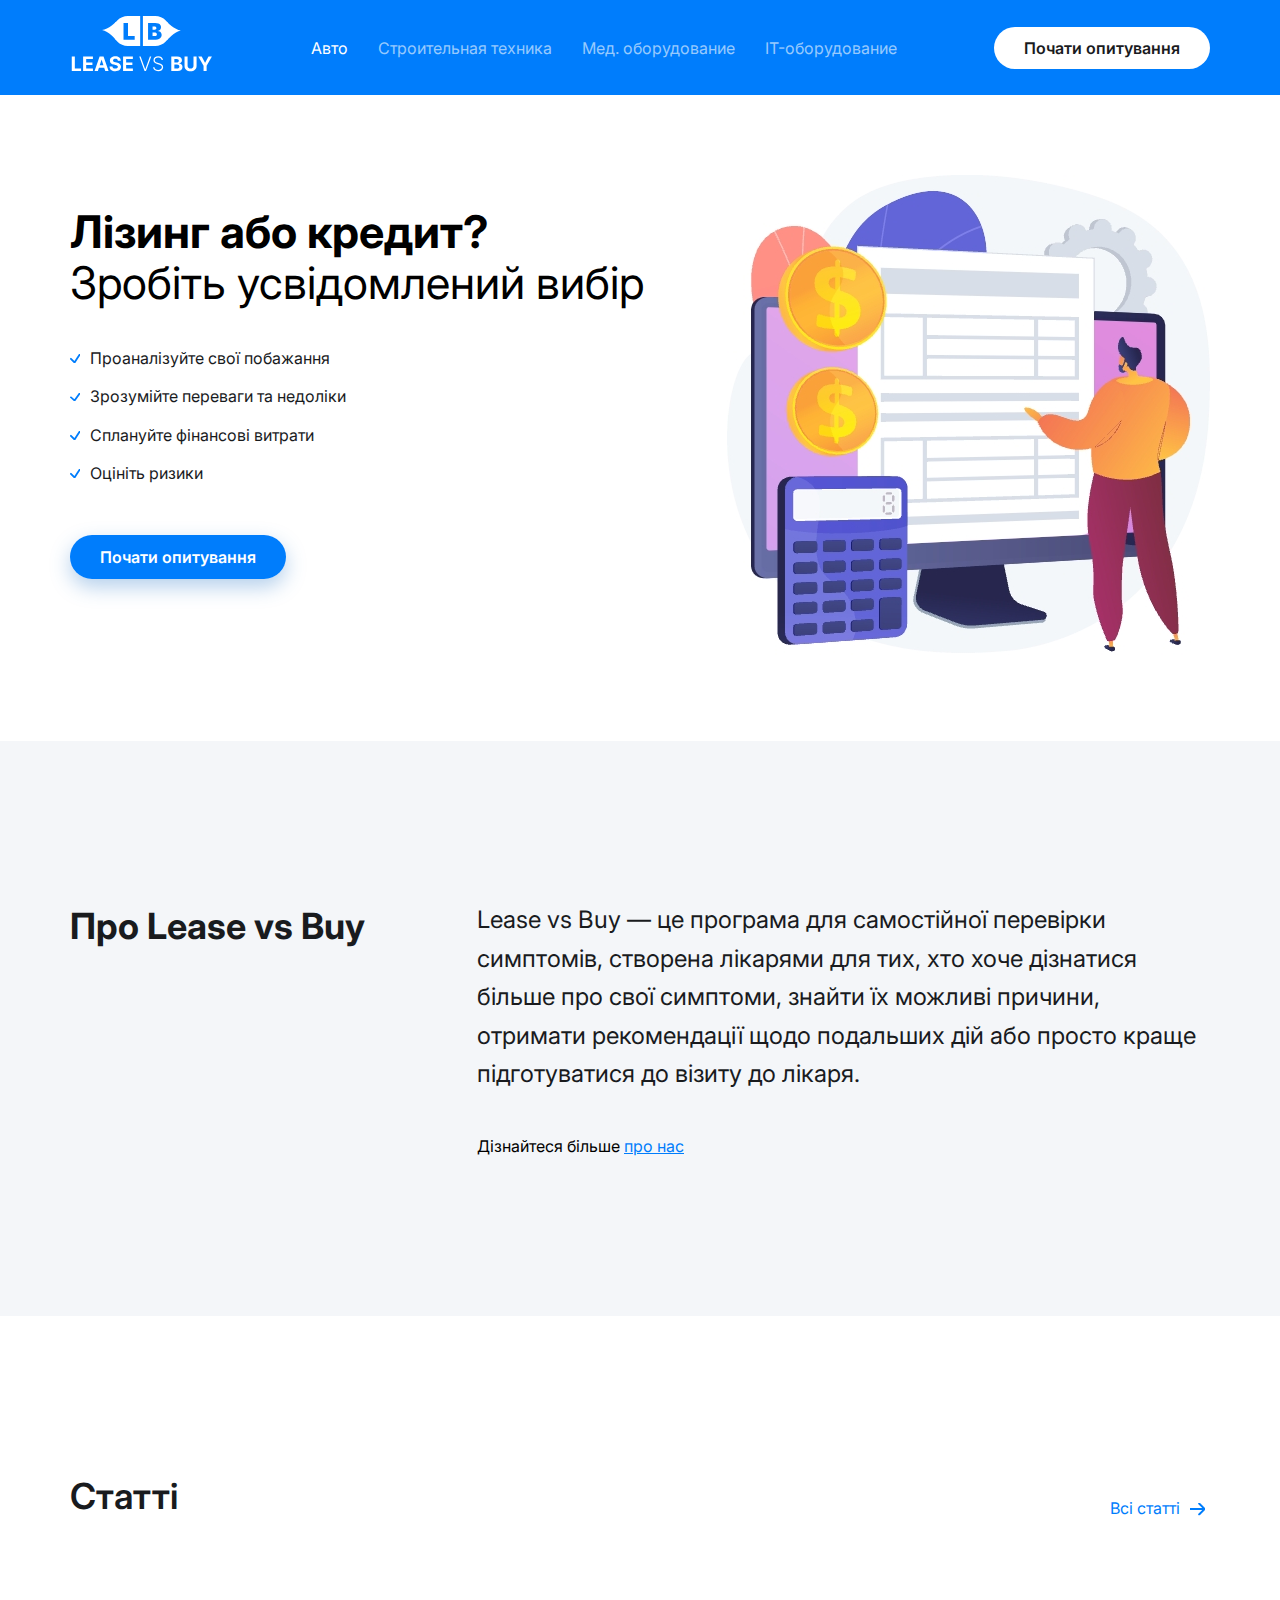
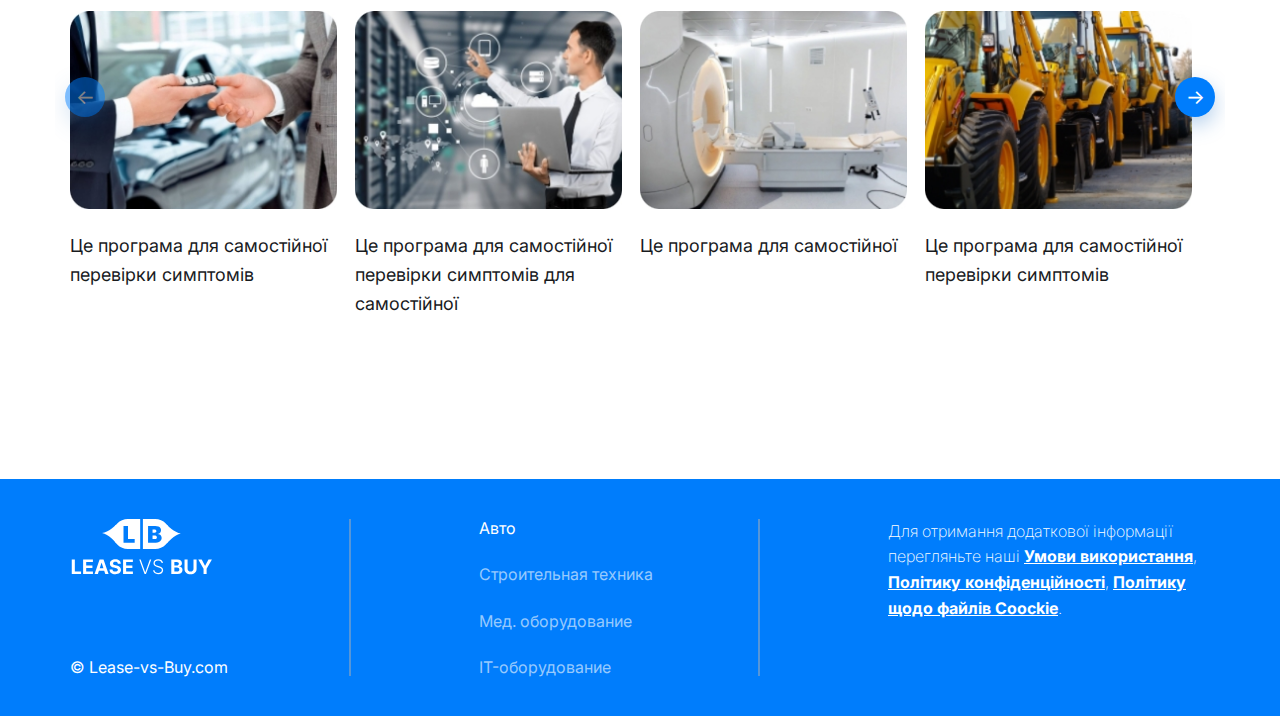
==== commit c77af9ba: "Add files via upload" ====
--- a/index.html
+++ b/index.html
@@ -70,7 +70,7 @@
 
 						<a href="/" class="btn--blue hero-btn">Почати опитування</a>
 					</div>
-					<img src="images/hero-image.svg" alt="hero" />
+					<img src="images/hero-image.webp" alt="hero" class="" />
 				</div>
 			</section>
 
--- a/styles/style.css
+++ b/styles/style.css
@@ -1 +1,983 @@
-*{margin:0;padding:0;box-sizing:border-box}body{font-family:'Inter',sans-serif;font-optical-sizing:auto}a{color:#007dfc}.container{max-width:1170px;margin:0 auto;padding:0 15px}.btn--light{color:rgb(25,27,30);font-size:16px;font-weight:600;text-decoration:none;border-radius:70px;background:rgb(255,255,255);padding:12px 30px 12px 30px}.btn--blue{color:#fff;font-size:16px;font-weight:600;text-decoration:none;border-radius:70px;background:#007dfc;padding:12px 30px 12px 30px;box-shadow:0 8px 20px 0 rgba(55,128,203,.37);transition:0.3s}.btn--blue:hover{background:#0171e0}.header{background-color:#007dfc;padding:16px 0}.header .container{display:flex;justify-content:space-between;align-items:center}.nav-list{list-style-type:none;display:flex;gap:30px}.nav-list__item a{text-decoration:none;color:rgba(255,255,255,.6);transition:0.3s}.nav-list__item a:hover{color:#fff}.nav-list__item.active a{color:#fff}.hero{margin:80px 0}.hero .container{display:flex;justify-content:space-between}.hero-title{font-size:45px;font-weight:400;margin-bottom:40px}.hero__list{margin-left:20px;list-style-type:none;display:flex;flex-direction:column;gap:20px;margin-bottom:65px}.hero__list li{position:relative;color:#191b1e}.hero__list li::before{content:'';position:absolute;top:50%;left:-20px;transform:translateY(-50%);width:9.5px;height:8.5px;background-image:url(../images/svg/check_mark.svg);background-size:cover;background-repeat:no-repeat}.about{padding:160px 0;background-color:rgb(244,246,249)}.about__cell{display:flex;gap:63px}.about_cell__title h2{color:rgb(25,27,30);font-size:36px;font-weight:700;line-height:140%;width:311px}.about_cell__content p,.about_cell__content span{padding-left:33px}.about_cell__link{margin-top:44px}.about_cell__content.border{border-left:1px solid rgb(218,225,233)}.about_cell__content p{color:rgb(25,27,30);font-size:24px;font-weight:400;line-height:160%}.posts__block{padding:160px 0}.posts__block .container{position:relative;overflow:hidden}.posts__title{display:flex;justify-content:space-between;align-items:center;padding-bottom:70px}.posts__list{display:flex;list-style:none;gap:18px;transition:transform 0.5s ease-in-out}.posts_list__item{flex:0 0 calc(100% / 4 - 18px);max-width:270px}.posts_list__item img{width:100%;border-radius:8px}.posts__title h2{color:#191b1e;font-size:36px}.posts__title span{position:relative;color:#007dfc;margin-right:30px}.posts__title span::before{content:'';position:absolute;top:50%;right:-25px;transform:translateY(-50%);width:15px;height:13px;background-image:url(../images/svg/arrow-right.svg);background-size:cover;background-repeat:no-repeat}.posts_list__item p{margin-top:20px;color:#191b1e;font-size:18px;font-weight:400;line-height:160%}.carousel__wrapper{position:relative;overflow:hidden}.carousel{display:flex;transition:transform 0.5s ease-in-out}.carousel__button{position:absolute;top:50%;transform:translateY(-50%);box-shadow:0 8px 20px 0 rgba(55,128,203,.37);background:rgb(0,125,252);color:#fff;border:none;border-radius:50%;cursor:pointer;width:40px;height:40px;font-size:20px;display:flex;justify-content:center;align-items:center;z-index:10}.carousel__button--left{left:10px}.carousel__button--right{right:10px}.carousel__button[disabled]{opacity:.5;cursor:not-allowed}.footer{background-color:#007dfc;padding:40px 0}.footer_nav__list{display:flex;flex-direction:column;gap:28px;list-style:none}.footer__container{display:flex;justify-content:space-between}.footer_nav__item a{text-decoration:none;color:rgba(255,255,255,.6)}.footer_nav__item.active a{color:#fff}.footer__cell{flex:1}.footer__cell p{color:#fff}.footer__cell-link{color:#fff;font-weight:700}.footer__cell:not(:first-child){padding-left:128px;border-left:2px solid rgb(86,150,216)}.footer__cell:first-child{display:flex;flex-direction:column;justify-content:space-between}.footer__cell:last-child p{font-size:16px;line-height:160%;width:322px;font-weight:200}.body-gray{background-color:rgb(244,246,249)}.poll{max-width:100%;padding:80px 0}.poll_menu{max-width:128px;position:relative;border-radius:8px;padding:10px 0}.poll_right{max-width:100%;width:calc(100% - 128px - 85px)}.menu-item{padding:10px 20px;font-size:16px;color:#6b6b6b;cursor:pointer;position:relative;text-align:left;transition:color 0.3s ease}.menu-item:hover{color:#000}.menu-item.active{color:#000;font-weight:700}.indicator{position:absolute;left:0;width:4px;height:42px;background-color:#007bff;border-radius:2px;transition:top 0.3s ease}.poll__list{display:flex;justify-content:space-between;gap:70px;margin-top:60px}.poll_main{max-width:100%;border-radius:20px;background:rgb(255,255,255);padding:60px;margin-bottom:80px}.poll_column{display:flex;justify-content:space-between;align-items:flex-start;gap:50px;flex-wrap:wrap}.poll_main h2,h2{color:rgb(25,27,30);font-size:30px;font-weight:600;margin-bottom:24px}.poll_main h3,.h3{color:rgb(25,27,30);font-size:24px;font-weight:600;line-height:140%;margin-bottom:20px}.poll_main p,.p{color:rgb(25,27,30);font-size:16px;font-weight:400;line-height:160%;margin-bottom:20px}.poll_main ul,.ul-list{margin-bottom:40px;list-style:none;padding:0}.poll_main ul li,.ul-list li{position:relative;padding-left:22px;margin-bottom:10px;color:rgb(25,27,30);font-size:16px;font-weight:400;line-height:140%}.poll_main ul li::before,.ul-list li::before{content:'';position:absolute;left:0;top:50%;transform:translateY(-50%);width:8px;height:8px;background-image:url(../images/svg/mark-1.svg);background-size:cover}.poll_main ol{margin-bottom:40px;list-style:none;padding:0}.poll_main ol li{position:relative;padding-left:22px;margin-bottom:10px;color:rgb(25,27,30);font-size:16px;font-weight:400;line-height:140%}.poll_main ol li::before{content:'';position:absolute;left:0;top:50%;transform:translateY(-50%);width:9.5px;height:8.5px;background-image:url(../images/svg/mark-2.svg);background-size:cover}.poll_desc{color:rgb(79,85,95);font-size:16px;font-weight:400;line-height:160%}.trigger-btn{width:16px!important;height:16px!important;margin:0!important}.checkbox-container{display:flex;align-items:flex-start;margin-bottom:15px}.checkbox-container input[type='checkbox']{display:none}.checkbox-container label{position:relative;padding-left:30px;cursor:pointer;display:block}.checkbox-container label::before{content:'';position:absolute;left:0;top:0;width:20px;height:20px;border:2px solid #007bff;border-radius:4px;background-color:#fff}.checkbox-container input[type='checkbox']:checked+label::before{background-color:#007bff;border-color:#007bff;display:flex;justify-content:center;align-items:center}.checkbox-container input[type='checkbox']:checked+label::after{content:'✔';position:absolute;left:5px;top:3px;color:#fff;font-size:14px;font-weight:700}.poll_question{font-size:20px;font-weight:700;margin-bottom:20px}.poll_answers{display:flex;flex-direction:column;gap:15px}.poll_answer{position:relative;border:1px solid #ddd;border-radius:8px;padding:10px 15px;cursor:pointer;transition:border 0.3s ease}.poll_answer:hover{border-color:#007bff}.poll_answer input[type='radio']{display:none}.poll_answer label{font-size:16px;cursor:pointer}.poll_answer input[type='radio']:checked+label{border-color:#007dfc;background-color:#f4f6f9}.poll_answer.active{border-color:#007dfc;background-color:#f4f6f9}.poll_info{font-size:14px;color:#666;margin-top:20px;display:flex;gap:5px;align-items:flex-start}.poll_info p{max-width:478px}.poll_info a{color:#007bff}.poll_info a:hover{text-decoration:underline}.poll_footer{display:flex;justify-content:space-between;align-items:center;margin-top:60px;padding-top:20px;border-top:1px solid #dae1e9;font-size:14px;color:#666;width:100%}.btn-back{display:flex;align-items:center;justify-content:center;width:110px;height:48px;gap:8px;border:2px solid rgb(147,168,189);background:#fff;color:#191b1e;padding:12px 30px 12px 30px;border-radius:70px;font-size:16px;font-weight:600;cursor:pointer;transition:background-color 0.3s ease,color 0.3s ease,border-color 0.3s ease;box-shadow:0 8px 20px 0 rgba(55,128,203,.37)}.btn-back:hover{background:#f5f7fa;border-color:#7c9abb;color:#191b1e}.btn-back__icon img{height:19px}.btn-back:hover .btn-back__icon{color:#7c9abb}.btn-next{border:0;width:110px;height:48px;display:flex;justify-content:center;align-items:center;cursor:pointer}.poll_report-link{text-decoration:none;color:#007bff}.poll_report-link:hover{text-decoration:underline}.poll_progress{font-weight:700}.calculator_main__container{max-width:800px;margin:0 auto;background:#fff;border-radius:10px;box-shadow:0 4px 8px rgba(0,0,0,.1);padding:20px}.calculator_title{font-size:24px;font-weight:700;margin-bottom:20px}.calculator_info__message{background-color:#eef7ff;padding:15px;border-radius:8px;margin-bottom:20px;font-size:14px}.calculator_input__fields{display:grid;grid-template-columns:repeat(2,1fr);gap:20px;margin-bottom:20px}.calculator_input__group{flex:1;max-width:100%;display:flex;align-items:center;justify-content:space-between;gap:20px}.calculator_input__label{display:block;margin-bottom:8px;color:rgb(25,27,30);font-size:16px;font-weight:400;line-height:140%}.calculator_input__field{width:100%;padding:8px;border:1px solid #ddd;border-radius:4px}.calculator_slider__container{margin-bottom:20px}.calculator_slider__label{font-weight:700}.calculator_slider__input{width:100%;margin:10px 0}.calculator_slider__values{display:flex;justify-content:space-between;font-size:14px}.calculator_results{margin-bottom:20px}.calculator_results__title{font-size:18px;font-weight:700;margin-bottom:10px}.calculator_results__table{display:flex;flex-wrap:wrap;gap:20px}.calculator_lease__option,.calculator_buy__option{flex:1;background:#f4f6f9;border:1px solid #ddd;border-radius:8px;padding:15px;text-align:center}.calculator_lease__title,.calculator_buy__title{margin-bottom:10px}.calculator_lease__detail,.calculator_buy__detail{margin:5px 0}.calculator_lease__total,.calculator_buy__total{font-size:18px;font-weight:700;margin-top:10px}.calculator_footer{text-align:left}.calculator_btn__back{background-color:#007bff;color:#fff;border:none;padding:10px 20px;border-radius:8px;cursor:pointer}.calculator_btn__back:hover{background-color:#0056b3}.input-container{display:flex;align-items:center;border:1px solid #ccc;border-radius:10px;padding:0 10px 0 0;background-color:#fff;height:42px;width:80%;max-width:210px}.currency-symbol{font-size:16px;color:#666;padding:0 10px;background-color:#eaeef3;border-radius:10px 0 0 10px;display:flex;align-items:center;justify-content:center;height:100%}.currency-input{width:80%;border:none;flex:1;font-size:16px;outline:none;padding:5px;border-radius:0 10px 10px 0;background-color:transparent}.calculator_results__table{display:grid;grid-template-columns:1fr 1fr;gap:20px;margin-top:20px;width:100%}.calculator_section{display:grid;grid-template-rows:auto auto;gap:10px}.calculator_section__title{font-size:18px;font-weight:700;text-align:left}.calculator_lease__options{display:flex;justify-content:space-between;gap:10px;background-color:#f4f6f9;padding:10px;border-radius:8px;border:1px solid #ddd}.calculator_lease__option,.calculator_buy__option{flex:1;background:#f4f6f9;border:1px solid #ddd;border-radius:8px;padding:15px;text-align:center}.calculator_lease__total,.calculator_buy__total{text-align:right;font-size:18px;font-weight:700;color:#000;margin-top:10px}.calculator_table{width:100%;border-collapse:collapse;margin-top:20px;font-size:16px}.calculator_table th,.calculator_table td{border:1px solid #ddd;padding:15px;text-align:left}.calculator_total{font-size:18px;font-weight:700;text-align:right}.double_lease h3{color:rgb(25,27,30);font-size:20px;font-weight:600;line-height:140%;margin:0;padding:0;margin-bottom:16px}.double_lease h4{color:rgb(25,27,30);font-size:16px;font-weight:500;line-height:140%;margin:0;padding:0}.double_lease span{color:rgb(79,85,95);font-size:14px;font-weight:400;line-height:120%;margin-bottom:16px}.double_lease__wrapper{margin-bottom:16px}.calculator__table-title{color:rgb(25,27,30);font-size:24px;font-weight:400;line-height:130%}.poll_main__list{display:flex;align-items:center;gap:16px;margin-top:20px}.poll_main__list li{width:40px;height:40px;padding-left:0!important;background-color:#d8dee8;border-radius:50%;display:flex;justify-content:center;align-items:center}.poll_main__list li a img{margin-top:3px}.poll_main__list li::before{display:none}.poll_main__cell{display:flex;align-items:center;gap:48px;border-radius:20px;background:rgb(244,246,249);padding:46px;margin:60px 0}.poll_main__cell__content h3{font-size:20px;font-weight:400;line-height:140%}.poll_main__content__column{max-width:calc(100% - 340px)}.result{padding:20px;background-color:#fff}.result__title{font-size:24px;font-weight:700;margin-bottom:20px;text-align:center}.result__table{width:100%;border-collapse:collapse;font-size:16px;margin-bottom:60px}.result__header-cell{text-align:center;font-weight:700;background-color:#fff;padding:10px;border:1px solid #ddd}.result__header-cell--lease{color:green}.result__header-cell--buy{color:orange}.result__score{font-size:18px;display:block;font-weight:700;margin-top:5px}.result__body .result__row:nth-child(odd) .result__cell{background-color:#f4f6f9}.result__row{border-bottom:1px solid #ddd}.result__cell{text-align:center;padding:10px;border:1px solid #ddd}.result__left{text-align:left!important}.result__cell--lease{color:#6b9932;font-weight:700}.result__cell--buy{color:#d1672d;font-weight:700}.result__diagram{height:303px}.hierarchy__wrapper{position:relative;margin:40px 0 60px}.hierarchy__wrapper img{max-width:100%}.hierarchy_lease,.hierarchy_buy{color:rgb(25,27,30);font-size:16px;font-weight:700;line-height:140%}.hierarchy_lease{position:absolute;left:38.6%;bottom:13px}.hierarchy_buy{position:absolute;right:38.6%;bottom:13px}.modal{position:fixed;top:0;right:-100%;width:30%;height:100%;max-width:660px;background-color:#fff;box-shadow:-2px 0 5px rgba(0,0,0,.2);transition:right 0.3s ease-in-out;z-index:100}.modal.active{right:0}.modal-content{padding:20px}.modal-header{background-color:#f4f6f9;padding:30px 30px 10px 30px}.modal-header h2{margin-top:28px}.close-btn{position:absolute;top:10px;right:10px;font-size:24px;cursor:pointer}.modal-overlay{position:fixed;top:0;left:0;width:70%;height:100%;background-color:rgba(0,0,0,.5);opacity:0;transition:0.8s linear;pointer-events:none}.modal-overlay.active{opacity:1;pointer-events:all}.d-mobile{display:none}+* {
+	margin: 0;
+	padding: 0;
+	box-sizing: border-box;
+}
+body {
+	font-family: 'Inter', sans-serif;
+	font-optical-sizing: auto;
+}
+a {
+	color: #007dfc;
+}
+.container {
+	max-width: 1170px;
+	margin: 0 auto;
+	padding: 0 15px;
+}
+.btn--light {
+	color: rgb(25, 27, 30);
+	font-size: 16px;
+	font-weight: 600;
+	text-decoration: none;
+	border-radius: 70px;
+	background: rgb(255, 255, 255);
+	padding: 12px 30px 12px 30px;
+}
+.btn--blue {
+	color: #fff;
+	font-size: 16px;
+	font-weight: 600;
+	text-decoration: none;
+	border-radius: 70px;
+	background: #007dfc;
+	padding: 12px 30px 12px 30px;
+	box-shadow: 0 8px 20px 0 rgba(55, 128, 203, 0.37);
+	transition: 0.3s;
+}
+.btn--blue:hover {
+	background: #0171e0;
+}
+.header {
+	background-color: #007dfc;
+	padding: 16px 0;
+}
+.header .container {
+	display: flex;
+	justify-content: space-between;
+	align-items: center;
+}
+.nav-list {
+	list-style-type: none;
+	display: flex;
+	gap: 30px;
+}
+.nav-list__item a {
+	text-decoration: none;
+	color: rgba(255, 255, 255, 0.6);
+	transition: 0.3s;
+}
+.nav-list__item a:hover {
+	color: #fff;
+}
+.nav-list__item.active a {
+	color: #fff;
+}
+.hero {
+	margin: 80px 0;
+}
+.hero .container {
+	display: flex;
+	justify-content: space-between;
+}
+.hero-title {
+	font-size: 45px;
+	font-weight: 400;
+	margin-bottom: 40px;
+}
+.hero__list {
+	margin-left: 20px;
+	list-style-type: none;
+	display: flex;
+	flex-direction: column;
+	gap: 20px;
+	margin-bottom: 65px;
+}
+.hero__list li {
+	position: relative;
+	color: #191b1e;
+}
+.hero__list li::before {
+	content: '';
+	position: absolute;
+	top: 50%;
+	left: -20px;
+	transform: translateY(-50%);
+	width: 9.5px;
+	height: 8.5px;
+	background-image: url(../images/svg/check_mark.svg);
+	background-size: cover;
+	background-repeat: no-repeat;
+}
+.about {
+	padding: 160px 0;
+	background-color: rgb(244, 246, 249);
+}
+.about__cell {
+	display: flex;
+	gap: 63px;
+}
+.about_cell__title h2 {
+	color: rgb(25, 27, 30);
+	font-size: 36px;
+	font-weight: 700;
+	line-height: 140%;
+	width: 311px;
+}
+.about_cell__content p,
+.about_cell__content span {
+	padding-left: 33px;
+}
+.about_cell__link {
+	margin-top: 44px;
+}
+.about_cell__content.border {
+	border-left: 1px solid rgb(218, 225, 233);
+}
+.about_cell__content p {
+	color: rgb(25, 27, 30);
+	font-size: 24px;
+	font-weight: 400;
+	line-height: 160%;
+}
+.posts__block {
+	padding: 160px 0;
+}
+.posts__block .container {
+	position: relative;
+	overflow: hidden;
+}
+.posts__title {
+	display: flex;
+	justify-content: space-between;
+	align-items: center;
+	padding-bottom: 70px;
+}
+.posts__list {
+	display: flex;
+	list-style: none;
+	gap: 18px;
+	transition: transform 0.5s ease-in-out;
+}
+.posts_list__item {
+	flex: 0 0 calc(100% / 4 - 18px);
+	max-width: 270px;
+}
+.posts_list__item img {
+	width: 100%;
+	border-radius: 8px;
+}
+.posts__title h2 {
+	color: #191b1e;
+	font-size: 36px;
+}
+.posts__title span {
+	position: relative;
+	color: #007dfc;
+	margin-right: 30px;
+}
+.posts__title span::before {
+	content: '';
+	position: absolute;
+	top: 50%;
+	right: -25px;
+	transform: translateY(-50%);
+	width: 15px;
+	height: 13px;
+	background-image: url(../images/svg/arrow-right.svg);
+	background-size: cover;
+	background-repeat: no-repeat;
+}
+.posts_list__item p {
+	margin-top: 20px;
+	color: #191b1e;
+	font-size: 18px;
+	font-weight: 400;
+	line-height: 160%;
+}
+.carousel__wrapper {
+	position: relative;
+	overflow: hidden;
+}
+.carousel {
+	display: flex;
+	transition: transform 0.5s ease-in-out;
+}
+.carousel__button {
+	position: absolute;
+	top: 50%;
+	transform: translateY(-50%);
+	box-shadow: 0 8px 20px 0 rgba(55, 128, 203, 0.37);
+	background: rgb(0, 125, 252);
+	color: #fff;
+	border: none;
+	border-radius: 50%;
+	cursor: pointer;
+	width: 40px;
+	height: 40px;
+	font-size: 20px;
+	display: flex;
+	justify-content: center;
+	align-items: center;
+	z-index: 10;
+}
+.carousel__button--left {
+	left: 10px;
+}
+.carousel__button--right {
+	right: 10px;
+}
+.carousel__button[disabled] {
+	opacity: 0.5;
+	cursor: not-allowed;
+}
+.footer {
+	background-color: #007dfc;
+	padding: 40px 0;
+}
+.footer_nav__list {
+	display: flex;
+	flex-direction: column;
+	gap: 28px;
+	list-style: none;
+}
+.footer__container {
+	display: flex;
+	justify-content: space-between;
+}
+.footer_nav__item a {
+	text-decoration: none;
+	color: rgba(255, 255, 255, 0.6);
+}
+.footer_nav__item.active a {
+	color: #fff;
+}
+.footer__cell {
+	flex: 1;
+}
+.footer__cell p {
+	color: #fff;
+}
+.footer__cell-link {
+	color: #fff;
+	font-weight: 700;
+}
+.footer__cell:not(:first-child) {
+	padding-left: 128px;
+	border-left: 2px solid rgb(86, 150, 216);
+}
+.footer__cell:first-child {
+	display: flex;
+	flex-direction: column;
+	justify-content: space-between;
+}
+.footer__cell:last-child p {
+	font-size: 16px;
+	line-height: 160%;
+	width: 322px;
+	font-weight: 200;
+}
+.body-gray {
+	background-color: rgb(244, 246, 249);
+}
+.poll {
+	max-width: 100%;
+	padding: 80px 0;
+}
+.poll_menu {
+	max-width: 128px;
+	position: relative;
+	border-radius: 8px;
+	padding: 10px 0;
+}
+.poll_right {
+	max-width: 100%;
+	width: calc(100% - 128px - 85px);
+}
+.menu-item {
+	padding: 10px 20px;
+	font-size: 16px;
+	color: #6b6b6b;
+	cursor: pointer;
+	position: relative;
+	text-align: left;
+	transition: color 0.3s ease;
+}
+.menu-item:hover {
+	color: #000;
+}
+.menu-item.active {
+	color: #000;
+	font-weight: 700;
+}
+.indicator {
+	position: absolute;
+	left: 0;
+	width: 4px;
+	height: 42px;
+	background-color: #007bff;
+	border-radius: 2px;
+	transition: top 0.3s ease;
+}
+.poll__list {
+	display: flex;
+	justify-content: space-between;
+	gap: 70px;
+	margin-top: 60px;
+}
+.poll_main {
+	max-width: 100%;
+	border-radius: 20px;
+	background: rgb(255, 255, 255);
+	padding: 60px;
+	margin-bottom: 80px;
+}
+.poll_column {
+	display: flex;
+	justify-content: space-between;
+	align-items: flex-start;
+	gap: 50px;
+	flex-wrap: wrap;
+}
+.poll_main h2,
+h2 {
+	color: rgb(25, 27, 30);
+	font-size: 30px;
+	font-weight: 600;
+	margin-bottom: 24px;
+}
+.poll_main h3,
+.h3 {
+	color: rgb(25, 27, 30);
+	font-size: 24px;
+	font-weight: 600;
+	line-height: 140%;
+	margin-bottom: 20px;
+}
+.poll_main p,
+.p {
+	color: rgb(25, 27, 30);
+	font-size: 16px;
+	font-weight: 400;
+	line-height: 160%;
+	margin-bottom: 20px;
+}
+.poll_main ul,
+.ul-list {
+	margin-bottom: 40px;
+	list-style: none;
+	padding: 0;
+}
+.poll_main ul li,
+.ul-list li {
+	position: relative;
+	padding-left: 22px;
+	margin-bottom: 10px;
+	color: rgb(25, 27, 30);
+	font-size: 16px;
+	font-weight: 400;
+	line-height: 140%;
+}
+.poll_main ul li::before,
+.ul-list li::before {
+	content: '';
+	position: absolute;
+	left: 0;
+	top: 50%;
+	transform: translateY(-50%);
+	width: 8px;
+	height: 8px;
+	background-image: url(../images/svg/mark-1.svg);
+	background-size: cover;
+}
+.poll_main ol {
+	margin-bottom: 40px;
+	list-style: none;
+	padding: 0;
+}
+.poll_main ol li {
+	position: relative;
+	padding-left: 22px;
+	margin-bottom: 10px;
+	color: rgb(25, 27, 30);
+	font-size: 16px;
+	font-weight: 400;
+	line-height: 140%;
+}
+.poll_main ol li::before {
+	content: '';
+	position: absolute;
+	left: 0;
+	top: 50%;
+	transform: translateY(-50%);
+	width: 9.5px;
+	height: 8.5px;
+	background-image: url(../images/svg/mark-2.svg);
+	background-size: cover;
+}
+.poll_desc {
+	color: rgb(79, 85, 95);
+	font-size: 16px;
+	font-weight: 400;
+	line-height: 160%;
+}
+.trigger-btn {
+	width: 16px !important;
+	height: 16px !important;
+	margin: 0 !important;
+}
+.checkbox-container {
+	display: flex;
+	align-items: flex-start;
+	margin-bottom: 15px;
+}
+.checkbox-container input[type='checkbox'] {
+	display: none;
+}
+.checkbox-container label {
+	position: relative;
+	padding-left: 30px;
+	cursor: pointer;
+	display: block;
+}
+.checkbox-container label::before {
+	content: '';
+	position: absolute;
+	left: 0;
+	top: 0;
+	width: 20px;
+	height: 20px;
+	border: 2px solid #007bff;
+	border-radius: 4px;
+	background-color: #fff;
+}
+.checkbox-container input[type='checkbox']:checked + label::before {
+	background-color: #007bff;
+	border-color: #007bff;
+	display: flex;
+	justify-content: center;
+	align-items: center;
+}
+.checkbox-container input[type='checkbox']:checked + label::after {
+	content: '✔';
+	position: absolute;
+	left: 5px;
+	top: 3px;
+	color: #fff;
+	font-size: 14px;
+	font-weight: 700;
+}
+.poll_question {
+	font-size: 20px;
+	font-weight: 700;
+	margin-bottom: 20px;
+}
+.poll_answers {
+	display: flex;
+	flex-direction: column;
+	gap: 15px;
+}
+.poll_answer {
+	position: relative;
+	border: 1px solid #ddd;
+	border-radius: 8px;
+	padding: 10px 15px;
+	cursor: pointer;
+	transition: border 0.3s ease;
+}
+.poll_answer:hover {
+	border-color: #007bff;
+}
+.poll_answer input[type='radio'] {
+	display: none;
+}
+.poll_answer label {
+	font-size: 16px;
+	cursor: pointer;
+}
+.poll_answer input[type='radio']:checked + label {
+	border-color: #007dfc;
+	background-color: #f4f6f9;
+}
+.poll_answer.active {
+	border-color: #007dfc;
+	background-color: #f4f6f9;
+}
+.poll_info {
+	font-size: 14px;
+	color: #666;
+	margin-top: 20px;
+	display: flex;
+	gap: 5px;
+	align-items: flex-start;
+}
+.poll_info p {
+	max-width: 478px;
+}
+.poll_info a {
+	color: #007bff;
+}
+.poll_info a:hover {
+	text-decoration: underline;
+}
+.poll_footer {
+	display: flex;
+	justify-content: space-between;
+	align-items: center;
+	margin-top: 60px;
+	padding-top: 20px;
+	border-top: 1px solid #dae1e9;
+	font-size: 14px;
+	color: #666;
+	width: 100%;
+}
+.btn-back {
+	display: flex;
+	align-items: center;
+	justify-content: center;
+	width: 110px;
+	height: 48px;
+	gap: 8px;
+	border: 2px solid rgb(147, 168, 189);
+	background: #fff;
+	color: #191b1e;
+	padding: 12px 30px 12px 30px;
+	border-radius: 70px;
+	font-size: 16px;
+	font-weight: 600;
+	cursor: pointer;
+	transition: background-color 0.3s ease, color 0.3s ease,
+		border-color 0.3s ease;
+	box-shadow: 0 8px 20px 0 rgba(55, 128, 203, 0.37);
+}
+.btn-back:hover {
+	background: #f5f7fa;
+	border-color: #7c9abb;
+	color: #191b1e;
+}
+.btn-back__icon img {
+	height: 19px;
+}
+.btn-back:hover .btn-back__icon {
+	color: #7c9abb;
+}
+.btn-next {
+	border: 0;
+	width: 110px;
+	height: 48px;
+	display: flex;
+	justify-content: center;
+	align-items: center;
+	cursor: pointer;
+}
+.poll_report-link {
+	text-decoration: none;
+	color: #007bff;
+}
+.poll_report-link:hover {
+	text-decoration: underline;
+}
+.poll_progress {
+	font-weight: 700;
+}
+.calculator_main__container {
+	max-width: 800px;
+	margin: 0 auto;
+	background: #fff;
+	border-radius: 10px;
+	box-shadow: 0 4px 8px rgba(0, 0, 0, 0.1);
+	padding: 20px;
+}
+.calculator_title {
+	font-size: 24px;
+	font-weight: 700;
+	margin-bottom: 20px;
+}
+.calculator_info__message {
+	background-color: #eef7ff;
+	padding: 15px;
+	border-radius: 8px;
+	margin-bottom: 20px;
+	font-size: 14px;
+}
+.calculator_input__fields {
+	display: grid;
+	grid-template-columns: repeat(2, 1fr);
+	gap: 20px;
+	margin-bottom: 20px;
+}
+.calculator_input__group {
+	flex: 1;
+	max-width: 100%;
+	display: flex;
+	align-items: center;
+	justify-content: space-between;
+	gap: 20px;
+}
+.calculator_input__label {
+	display: block;
+	margin-bottom: 8px;
+	color: rgb(25, 27, 30);
+	font-size: 16px;
+	font-weight: 400;
+	line-height: 140%;
+}
+.calculator_input__field {
+	width: 100%;
+	padding: 8px;
+	border: 1px solid #ddd;
+	border-radius: 4px;
+}
+.calculator_slider__container {
+	margin-bottom: 20px;
+}
+.calculator_slider__label {
+	font-weight: 700;
+}
+.calculator_slider__input {
+	width: 100%;
+	margin: 10px 0;
+}
+.calculator_slider__values {
+	display: flex;
+	justify-content: space-between;
+	font-size: 14px;
+}
+.calculator_results {
+	margin-bottom: 20px;
+}
+.calculator_results__title {
+	font-size: 18px;
+	font-weight: 700;
+	margin-bottom: 10px;
+}
+.calculator_results__table {
+	display: flex;
+	flex-wrap: wrap;
+	gap: 20px;
+}
+.calculator_lease__option,
+.calculator_buy__option {
+	flex: 1;
+	background: #f4f6f9;
+	border: 1px solid #ddd;
+	border-radius: 8px;
+	padding: 15px;
+	text-align: center;
+}
+.calculator_lease__title,
+.calculator_buy__title {
+	margin-bottom: 10px;
+}
+.calculator_lease__detail,
+.calculator_buy__detail {
+	margin: 5px 0;
+}
+.calculator_lease__total,
+.calculator_buy__total {
+	font-size: 18px;
+	font-weight: 700;
+	margin-top: 10px;
+}
+.calculator_footer {
+	text-align: left;
+}
+.calculator_btn__back {
+	background-color: #007bff;
+	color: #fff;
+	border: none;
+	padding: 10px 20px;
+	border-radius: 8px;
+	cursor: pointer;
+}
+.calculator_btn__back:hover {
+	background-color: #0056b3;
+}
+.input-container {
+	display: flex;
+	align-items: center;
+	border: 1px solid #ccc;
+	border-radius: 10px;
+	padding: 0 10px 0 0;
+	background-color: #fff;
+	height: 42px;
+	width: 80%;
+	max-width: 210px;
+}
+.currency-symbol {
+	font-size: 16px;
+	color: #666;
+	padding: 0 10px;
+	background-color: #eaeef3;
+	border-radius: 10px 0 0 10px;
+	display: flex;
+	align-items: center;
+	justify-content: center;
+	height: 100%;
+}
+.currency-input {
+	width: 80%;
+	border: none;
+	flex: 1;
+	font-size: 16px;
+	outline: none;
+	padding: 5px;
+	border-radius: 0 10px 10px 0;
+	background-color: transparent;
+}
+.calculator_results__table {
+	display: grid;
+	grid-template-columns: 1fr 1fr;
+	gap: 20px;
+	margin-top: 20px;
+	width: 100%;
+}
+.calculator_section {
+	display: grid;
+	grid-template-rows: auto auto;
+	gap: 10px;
+}
+.calculator_section__title {
+	font-size: 18px;
+	font-weight: 700;
+	text-align: left;
+}
+.calculator_lease__options {
+	display: flex;
+	justify-content: space-between;
+	gap: 10px;
+	background-color: #f4f6f9;
+	padding: 10px;
+	border-radius: 8px;
+	border: 1px solid #ddd;
+}
+.calculator_lease__option,
+.calculator_buy__option {
+	flex: 1;
+	background: #f4f6f9;
+	border: 1px solid #ddd;
+	border-radius: 8px;
+	padding: 15px;
+	text-align: center;
+}
+.calculator_lease__total,
+.calculator_buy__total {
+	text-align: right;
+	font-size: 18px;
+	font-weight: 700;
+	color: #000;
+	margin-top: 10px;
+}
+.calculator_table {
+	width: 100%;
+	border-collapse: collapse;
+	margin-top: 20px;
+	font-size: 16px;
+}
+.calculator_table th,
+.calculator_table td {
+	border: 1px solid #ddd;
+	padding: 15px;
+	text-align: left;
+}
+.calculator_total {
+	font-size: 18px;
+	font-weight: 700;
+	text-align: right;
+}
+.double_lease h3 {
+	color: rgb(25, 27, 30);
+	font-size: 20px;
+	font-weight: 600;
+	line-height: 140%;
+	margin: 0;
+	padding: 0;
+	margin-bottom: 16px;
+}
+.double_lease h4 {
+	color: rgb(25, 27, 30);
+	font-size: 16px;
+	font-weight: 500;
+	line-height: 140%;
+	margin: 0;
+	padding: 0;
+}
+.double_lease span {
+	color: rgb(79, 85, 95);
+	font-size: 14px;
+	font-weight: 400;
+	line-height: 120%;
+	margin-bottom: 16px;
+}
+.double_lease__wrapper {
+	margin-bottom: 16px;
+}
+.calculator__table-title {
+	color: rgb(25, 27, 30);
+	font-size: 24px;
+	font-weight: 400;
+	line-height: 130%;
+}
+.poll_main__list {
+	display: flex;
+	align-items: center;
+	gap: 16px;
+	margin-top: 20px;
+}
+.poll_main__list li {
+	width: 40px;
+	height: 40px;
+	padding-left: 0 !important;
+	background-color: #d8dee8;
+	border-radius: 50%;
+	display: flex;
+	justify-content: center;
+	align-items: center;
+}
+.poll_main__list li a img {
+	margin-top: 3px;
+}
+.poll_main__list li::before {
+	display: none;
+}
+.poll_main__cell {
+	display: flex;
+	align-items: center;
+	gap: 48px;
+	border-radius: 20px;
+	background: rgb(244, 246, 249);
+	padding: 46px;
+	margin: 60px 0;
+}
+.poll_main__cell__content h3 {
+	font-size: 20px;
+	font-weight: 400;
+	line-height: 140%;
+}
+.poll_main__content__column {
+	max-width: calc(100% - 340px);
+}
+.result {
+	padding: 20px;
+	background-color: #fff;
+}
+.result__title {
+	font-size: 24px;
+	font-weight: 700;
+	margin-bottom: 20px;
+	text-align: center;
+}
+.result__table {
+	width: 100%;
+	border-collapse: collapse;
+	font-size: 16px;
+	margin-bottom: 60px;
+}
+.result__header-cell {
+	text-align: center;
+	font-weight: 700;
+	background-color: #fff;
+	padding: 10px;
+	border: 1px solid #ddd;
+}
+.result__header-cell--lease {
+	color: green;
+}
+.result__header-cell--buy {
+	color: orange;
+}
+.result__score {
+	font-size: 18px;
+	display: block;
+	font-weight: 700;
+	margin-top: 5px;
+}
+.result__body .result__row:nth-child(odd) .result__cell {
+	background-color: #f4f6f9;
+}
+.result__row {
+	border-bottom: 1px solid #ddd;
+}
+.result__cell {
+	text-align: center;
+	padding: 10px;
+	border: 1px solid #ddd;
+}
+.result__left {
+	text-align: left !important;
+}
+.result__cell--lease {
+	color: #6b9932;
+	font-weight: 700;
+}
+.result__cell--buy {
+	color: #d1672d;
+	font-weight: 700;
+}
+.result__diagram {
+	height: 303px;
+}
+.hierarchy__wrapper {
+	position: relative;
+	margin: 40px 0 60px;
+}
+.hierarchy__wrapper img {
+	max-width: 100%;
+}
+.hierarchy_lease,
+.hierarchy_buy {
+	color: rgb(25, 27, 30);
+	font-size: 16px;
+	font-weight: 700;
+	line-height: 140%;
+}
+.hierarchy_lease {
+	position: absolute;
+	left: 38.6%;
+	bottom: 13px;
+}
+.hierarchy_buy {
+	position: absolute;
+	right: 38.6%;
+	bottom: 13px;
+}
+.modal {
+	position: fixed;
+	top: 0;
+	right: -100%;
+	width: 30%;
+	height: 100%;
+	max-width: 660px;
+	background-color: #fff;
+	box-shadow: -2px 0 5px rgba(0, 0, 0, 0.2);
+	transition: right 0.3s ease-in-out;
+	z-index: 100;
+}
+.modal.active {
+	right: 0;
+}
+.modal-content {
+	padding: 20px;
+}
+.modal-header {
+	background-color: #f4f6f9;
+	padding: 30px 30px 10px 30px;
+}
+.modal-header h2 {
+	margin-top: 28px;
+}
+.close-btn {
+	position: absolute;
+	top: 10px;
+	right: 10px;
+	font-size: 24px;
+	cursor: pointer;
+}
+.modal-overlay {
+	position: fixed;
+	top: 0;
+	left: 0;
+	width: 70%;
+	height: 100%;
+	background-color: rgba(0, 0, 0, 0.5);
+	opacity: 0;
+	transition: 0.8s linear;
+	pointer-events: none;
+}
+.modal-overlay.active {
+	opacity: 1;
+	pointer-events: all;
+}
+.d-mobile {
+	display: none;
+}
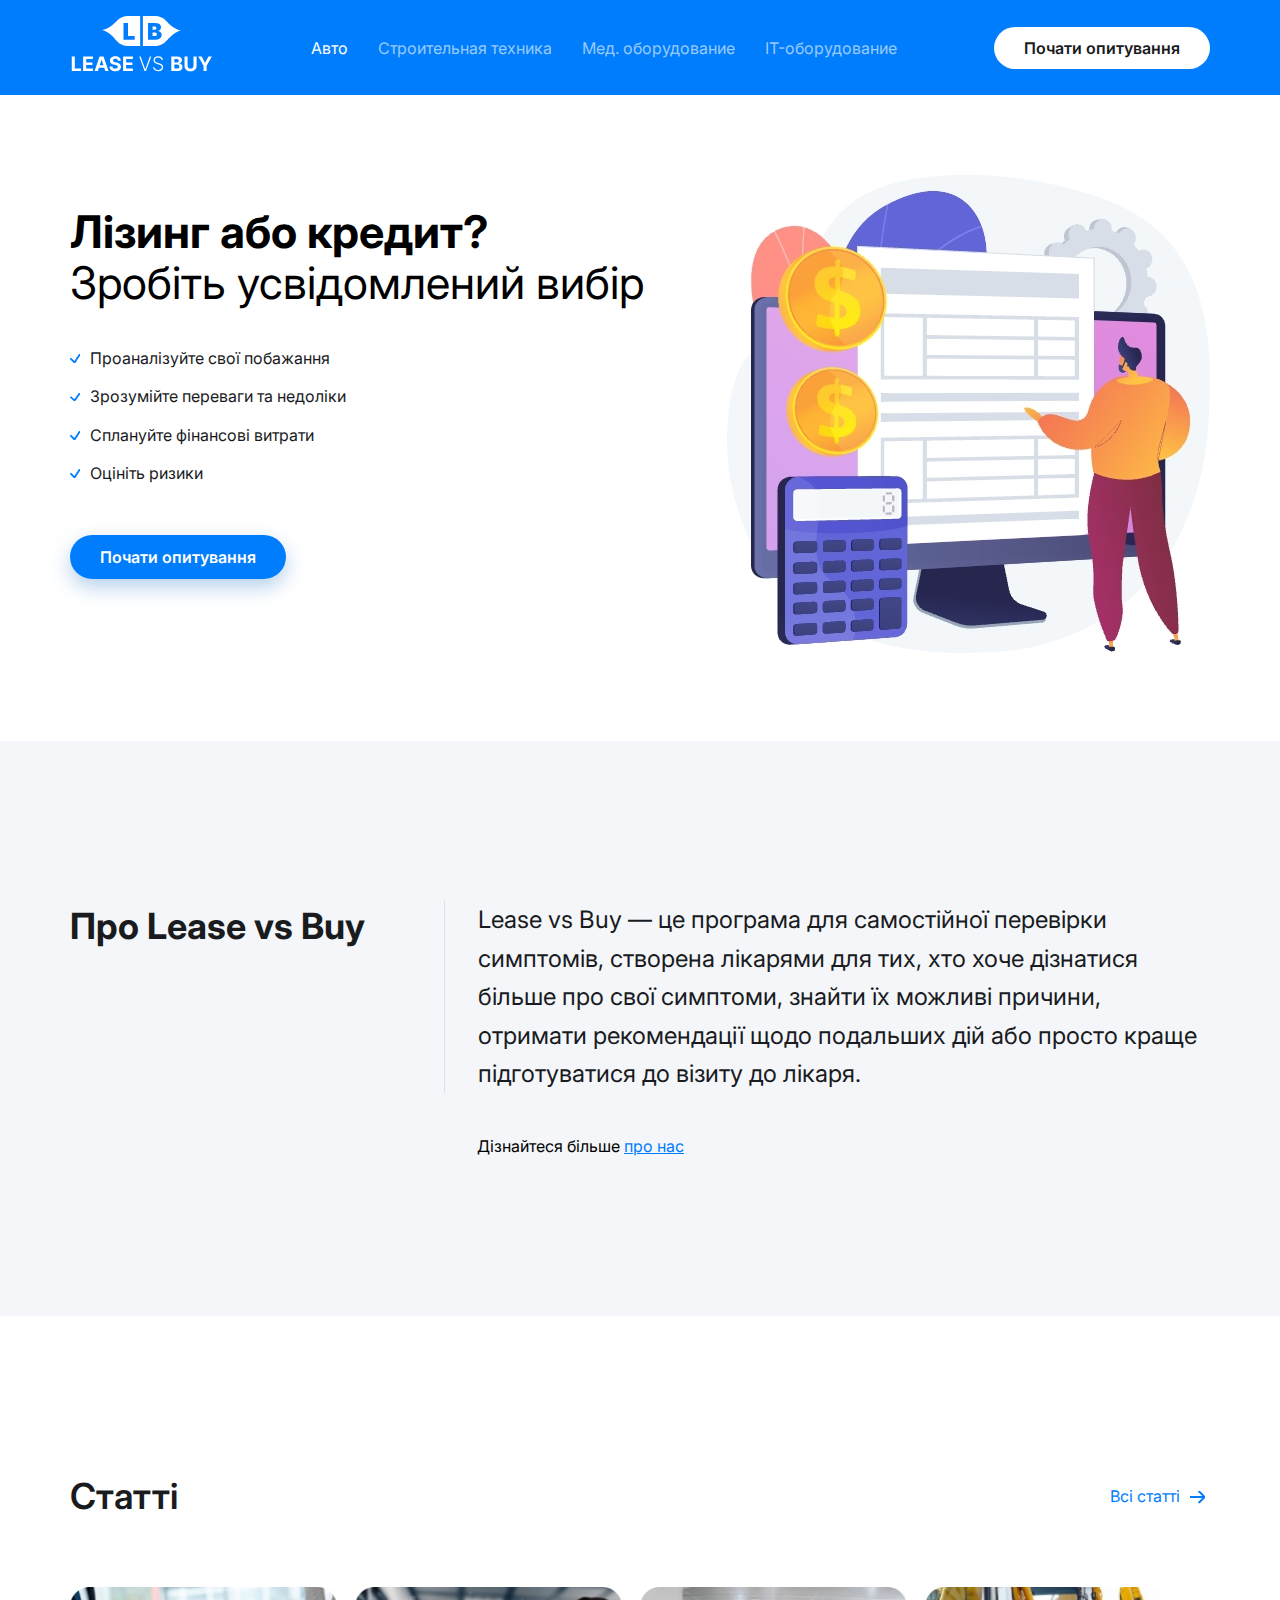
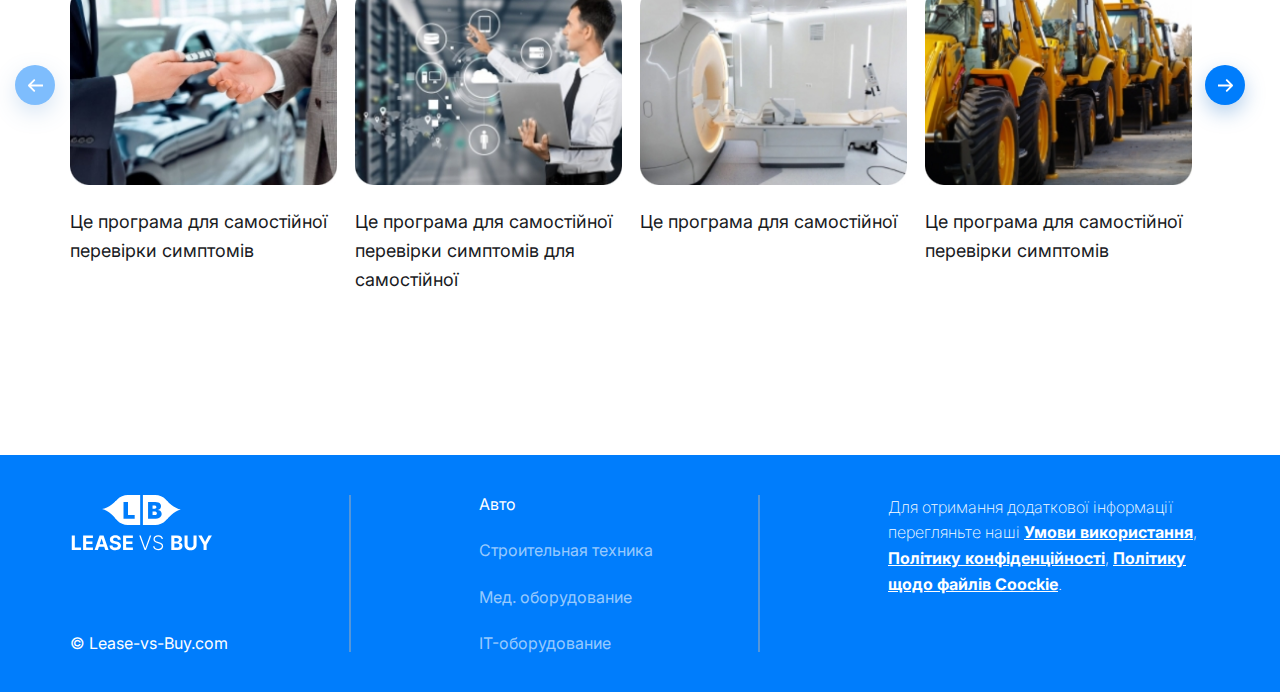
==== commit 22a11bef: "Add files via upload" ====
--- a/index.html
+++ b/index.html
@@ -11,6 +11,7 @@
 			href="https://fonts.googleapis.com/css2?family=Bebas+Neue&family=Inter:ital,opsz,wght@0,14..32,100..900;1,14..32,100..900&family=Open+Sans:ital,wght@0,300..800;1,300..800&display=swap"
 			rel="stylesheet"
 		/>
+		<link rel="preload" href="images/hero-image.webp" as="image" />
 		<link rel="stylesheet" href="styles/normalize.css" />
 		<link rel="stylesheet" href="styles/style.css" />
 		<link rel="stylesheet" href="styles/mobile.css" />
@@ -70,7 +71,7 @@
 
 						<a href="/" class="btn--blue hero-btn">Почати опитування</a>
 					</div>
-					<img src="images/hero-image.webp" alt="hero" class="" />
+					<img src="images/hero-image.webp" rel="preload" alt="hero" />
 				</div>
 			</section>
 
@@ -91,9 +92,7 @@
 						</div>
 					</div>
 					<div class="about__cell">
-						<div class="about_cell__title">
-							<h2></h2>
-						</div>
+						<div class="about_cell__title" style="width: 311px"></div>
 
 						<div class="about_cell__content about_cell__link">
 							<span>Дізнайтеся більше <a href="/">про нас</a></span>
@@ -106,10 +105,17 @@
 				<div class="container">
 					<div class="posts__title">
 						<h2>Статті</h2>
-						<span>Всі статті</span>
-					</div>
-
-					<button class="carousel__button carousel__button--left">←</button>
+						<span><a href="">Всі статті</a></span>
+					</div>
+
+					<button class="carousel__button carousel__button--left">
+						<img
+							src="images/svg/arrow_left.svg"
+							alt="arrow"
+							width="15px"
+							height="15px"
+						/>
+					</button>
 					<div class="carousel__wrapper">
 						<div class="carousel">
 							<ul class="posts__list">
@@ -147,7 +153,14 @@
 							</ul>
 						</div>
 					</div>
-					<button class="carousel__button carousel__button--right">→</button>
+					<button class="carousel__button carousel__button--right">
+						<img
+							src="images/svg/arrow_right.svg"
+							alt="arrow"
+							width="15px"
+							height="15px"
+						/>
+					</button>
 				</div>
 			</section>
 		</main>
@@ -229,6 +242,9 @@
 							<a href="#">Умови використання</a>.</label
 						>
 					</div>
+					<span class="checkbox-error"
+						>Необхідно прийняти умови використання</span
+					>
 					<div class="checkbox-container">
 						<input type="checkbox" id="privacy" />
 						<label for="privacy">
@@ -237,6 +253,9 @@
 							<a href="#">Політика конфіденційності</a>.
 						</label>
 					</div>
+					<span class="checkbox-error"
+						>Необхідно прийняти умови використання</span
+					>
 				</div>
 			</div>
 		</div>
--- a/styles/style.css
+++ b/styles/style.css
@@ -129,19 +129,27 @@
 	font-size: 24px;
 	font-weight: 400;
 	line-height: 160%;
+	border-left: 1px solid #dae1e9;
 }
 .posts__block {
 	padding: 160px 0;
 }
 .posts__block .container {
 	position: relative;
+}
+.posts__title {
+	display: flex;
+	justify-content: space-between;
+	align-items: center;
+	padding-bottom: 70px;
+}
+
+.posts__title a {
+	text-decoration: none;
+}
+
+.carousel__wrapper {
 	overflow: hidden;
-}
-.posts__title {
-	display: flex;
-	justify-content: space-between;
-	align-items: center;
-	padding-bottom: 70px;
 }
 .posts__list {
 	display: flex;
@@ -160,6 +168,7 @@
 .posts__title h2 {
 	color: #191b1e;
 	font-size: 36px;
+	margin-bottom: 0;
 }
 .posts__title span {
 	position: relative;
@@ -212,10 +221,10 @@
 	z-index: 10;
 }
 .carousel__button--left {
-	left: 10px;
+	left: -40px;
 }
 .carousel__button--right {
-	right: 10px;
+	right: -20px;
 }
 .carousel__button[disabled] {
 	opacity: 0.5;
@@ -273,6 +282,10 @@
 .poll {
 	max-width: 100%;
 	padding: 80px 0;
+}
+
+.poll h1 {
+	margin-top: 0;
 }
 .poll_menu {
 	max-width: 128px;
@@ -354,7 +367,7 @@
 }
 .poll_main ul,
 .ul-list {
-	margin-bottom: 40px;
+	margin-bottom: 28px;
 	list-style: none;
 	padding: 0;
 }
@@ -373,8 +386,7 @@
 	content: '';
 	position: absolute;
 	left: 0;
-	top: 50%;
-	transform: translateY(-50%);
+	top: 8px;
 	width: 8px;
 	height: 8px;
 	background-image: url(../images/svg/mark-1.svg);
@@ -419,7 +431,8 @@
 .checkbox-container {
 	display: flex;
 	align-items: flex-start;
-	margin-bottom: 15px;
+	margin-bottom: 8px;
+	margin-top: 12px;
 }
 .checkbox-container input[type='checkbox'] {
 	display: none;
@@ -457,6 +470,14 @@
 	font-size: 14px;
 	font-weight: 700;
 }
+
+.checkbox-error {
+	color: #e13a3a;
+	font-size: 14px;
+	font-weight: 400;
+	line-height: 120%;
+}
+
 .poll_question {
 	font-size: 20px;
 	font-weight: 700;
@@ -502,14 +523,26 @@
 	align-items: flex-start;
 }
 .poll_info p {
-	max-width: 478px;
+	max-width: 501px;
+	color: rgb(79, 85, 95);
+	font-size: 14px;
+	font-weight: 400;
+	line-height: 120%;
 }
 .poll_info a {
-	color: #007bff;
+	color: rgb(0, 125, 252);
+	font-weight: 700;
 }
 .poll_info a:hover {
 	text-decoration: underline;
 }
+
+.poll-label {
+	display: flex;
+	align-items: center;
+	gap: 10px;
+}
+
 .poll_footer {
 	display: flex;
 	justify-content: space-between;
@@ -569,7 +602,14 @@
 }
 .poll_progress {
 	font-weight: 700;
-}
+	color: rgb(147, 168, 189);
+	font-size: 16px;
+}
+
+.poll_progress b {
+	color: rgb(25, 27, 30);
+}
+
 .calculator_main__container {
 	max-width: 800px;
 	margin: 0 auto;
@@ -584,12 +624,89 @@
 	margin-bottom: 20px;
 }
 .calculator_info__message {
-	background-color: #eef7ff;
+	display: flex;
+	gap: 5px;
+	background: rgb(244, 246, 249);
 	padding: 15px;
-	border-radius: 8px;
+	border-radius: 10px;
 	margin-bottom: 20px;
 	font-size: 14px;
-}
+	color: rgb(79, 85, 95);
+	font-weight: 400;
+	line-height: 130%;
+	border: 1px solid rgb(0, 125, 252);
+}
+
+/* Стили для ползунка */
+.calculator_slider__input {
+	-webkit-appearance: none; /* Убираем стандартный стиль */
+	width: 100%;
+	height: 6px; /* Высота трека */
+	background: #007dfc;
+	border-radius: 5px;
+	outline: none;
+	transition: background 0.3s ease; /* Плавное обновление */
+}
+
+/* Стиль для кругляша (ползунка) */
+.calculator_slider__input::-webkit-slider-thumb {
+	-webkit-appearance: none; /* Убираем стандартный стиль */
+	width: 20px;
+	height: 20px;
+	background: #93a8bd;
+	border: 2px solid #fff;
+	border-radius: 50%; /* Делаем его круглым */
+	cursor: pointer;
+	position: relative;
+	z-index: 2;
+}
+
+/* Для Firefox */
+.calculator_slider__input::-moz-range-thumb {
+	width: 20px;
+	height: 20px;
+	background: #93a8bd;
+	border: 2px solid #fff;
+	border-radius: 50%;
+	cursor: pointer;
+}
+
+/* Для Internet Explorer */
+.calculator_slider__input::-ms-thumb {
+	width: 20px;
+	height: 20px;
+	background: #93a8bd;
+	border: 2px solid #fff;
+	border-radius: 50%;
+	cursor: pointer;
+}
+
+/* Стилизация трека для Firefox */
+.calculator_slider__input::-moz-range-track {
+	background: #007dfc;
+	height: 6px;
+	border-radius: 5px;
+}
+
+/* Для Internet Explorer */
+.calculator_slider__input::-ms-track {
+	width: 100%;
+	height: 6px;
+	background: transparent;
+	border-color: transparent;
+	color: transparent;
+}
+
+.calculator_slider__input::-ms-fill-lower {
+	background: #007dfc;
+	border-radius: 5px;
+}
+
+.calculator_slider__input::-ms-fill-upper {
+	background: gray;
+	border-radius: 5px;
+}
+
 .calculator_input__fields {
 	display: grid;
 	grid-template-columns: repeat(2, 1fr);
@@ -684,6 +801,7 @@
 	background-color: #0056b3;
 }
 .input-container {
+	position: relative;
 	display: flex;
 	align-items: center;
 	border: 1px solid #ccc;
@@ -705,6 +823,16 @@
 	justify-content: center;
 	height: 100%;
 }
+
+.procent-symbol {
+	order: 2;
+	border-radius: 0px 10px 10px 0px;
+}
+
+.input-container__procent {
+	padding: 0 0px 0 10px;
+}
+
 .currency-input {
 	width: 80%;
 	border: none;
@@ -715,6 +843,30 @@
 	border-radius: 0 10px 10px 0;
 	background-color: transparent;
 }
+
+.input-container.disabled {
+	background-color: #f4f6f9;
+}
+
+.input-container-link {
+	position: absolute;
+	top: 23%;
+	left: 36px;
+	color: rgb(0, 125, 252);
+	font-size: 16px;
+	font-weight: 600;
+	line-height: 140%;
+	text-decoration: underline;
+}
+
+.input-container.disabled .currency-input {
+	color: #007dfc;
+	text-decoration: underline;
+	font-size: 16px;
+	font-weight: 600;
+	line-height: 140%;
+}
+
 .calculator_results__table {
 	display: grid;
 	grid-template-columns: 1fr 1fr;
@@ -775,7 +927,7 @@
 	font-weight: 700;
 	text-align: right;
 }
-.double_lease h3 {
+.double_lease span.double_lease-title {
 	color: rgb(25, 27, 30);
 	font-size: 20px;
 	font-weight: 600;
@@ -784,7 +936,7 @@
 	padding: 0;
 	margin-bottom: 16px;
 }
-.double_lease h4 {
+.double_lease span.double_lease-subtitle {
 	color: rgb(25, 27, 30);
 	font-size: 16px;
 	font-weight: 500;
@@ -874,7 +1026,7 @@
 	color: green;
 }
 .result__header-cell--buy {
-	color: orange;
+	color: rgb(209, 103, 45);
 }
 .result__score {
 	font-size: 18px;
@@ -901,7 +1053,7 @@
 	font-weight: 700;
 }
 .result__cell--buy {
-	color: #d1672d;
+	color: rgb(209, 103, 45);
 	font-weight: 700;
 }
 .result__diagram {
@@ -937,7 +1089,6 @@
 	right: -100%;
 	width: 30%;
 	height: 100%;
-	max-width: 660px;
 	background-color: #fff;
 	box-shadow: -2px 0 5px rgba(0, 0, 0, 0.2);
 	transition: right 0.3s ease-in-out;
--- a/styles/mobile.css
+++ b/styles/mobile.css
@@ -1 +1,371 @@
-.burger-menu{width:30px;height:25px;display:none;flex-direction:column;justify-content:space-between;cursor:pointer;z-index:10}.burger-menu .bar{height:2px;width:100%;background-color:#fff;transition:0.3s}.nav-menu__header{display:none}@media screen and (max-width:991px){.burger-menu{display:flex}.nav-menu__header{display:flex;align-items:center;justify-content:space-between}#navMenu{position:fixed;top:0;right:-100%;height:100vh;width:100vw;max-width:100vw;background-color:#007dfc;display:flex;flex-direction:column;transition:0.3s;z-index:1000;padding:16px}.nav-list{list-style-type:none;display:flex;flex-direction:column;margin-top:45px;gap:30px}.nav-menu ul{list-style-type:none;text-align:center}#navMenu ul li a{color:#fff;text-decoration:none;font-size:18px;font-weight:500;line-height:130%}#navMenu.active{right:0;left:0}.btn-nav{display:none}.hero-title{font-size:32px}.hero .container img{max-width:339px}.hero__content{margin-bottom:35px}.about__cell{flex-direction:column}.about_cell__content p{padding:0}.about__cell{gap:0}.about_cell__link{margin:0}.about_cell__content span{padding-left:0}.about{padding:60px 0}.posts__block{padding:60px 0}.calculator_input__fields{grid-template-columns:repeat(1,1fr)}.calculator_input__group{max-width:100%;width:100%;gap:10px;flex-direction:column;align-items:start}.input-container{max-width:100%;width:100%}.poll_column{gap:20px}.poll_main{padding:30px;margin-bottom:40px}.poll_main__content__column{max-width:calc(100% - 210px)}.poll_main img{max-width:189px}.poll__list{gap:30px;margin-top:30px}.poll_right{width:calc(100% - 128px - 35px)}.footer__cell:last-child p{width:auto;max-width:100%}.footer__cell:not(:first-child){padding-left:48px}.footer__container{flex-direction:column}.footer__cell:first-child{gap:20px}.footer__cell:not(:first-child){padding-left:0;padding-top:30px;border-left:0;border-top:1px solid #5696d8;margin-top:30px}.hierarchy__wrapper img{max-width:100%;width:100%!important}.hierarchy_lease{bottom:11px;font-size:11px}.hierarchy_buy{bottom:11px;font-size:11px}.modal{width:50%}.modal-overlay{width:50%}}@media screen and (max-width:672px){.hero .container{flex-direction:column}.hero .container img{max-width:100%}.hero-btn{display:block;width:100%;text-align:center}.hero{margin:40px 0}.hero__list{margin-bottom:40px}.poll_main__cell{flex-direction:column;gap:0}.poll_main__content__column{max-width:100%}.poll_right img{max-width:100%;order:-1;margin:0 auto}.hierarchy_lease{font-size:18px;bottom:43%;left:76.3%}.hierarchy_buy{font-size:16px;bottom:52.8%;right:9.3%}.modal{width:80%}.modal-overlay{width:20%}.d-pc{display:none}.d-mobile{display:block}}@media (max-width:768px){.posts_list__item{max-width:calc(100% - 20px)}.posts__title h2{font-size:24px}.posts__title span{font-size:14px}.carousel__button{width:30px;height:30px;font-size:16px}.carousel__button--left{left:10px}.carousel__button--right{right:10px}.poll__list{flex-direction:column}.poll_menu{display:flex;justify-content:space-between;position:relative;max-width:100%}.menu-item{text-align:left;flex:1;padding:10px 5px;font-size:14px}.indicator{left:0;bottom:0!important;width:100px;height:4px!important;top:auto;transition:left 0.3s ease}.poll_right{width:100%}.poll_footer{gap:30px}.calculator_table thead tr,.calculator_table tbody tr{display:flex;flex-direction:column;align-items:flex-start;padding:10px;width:100%}.calculator_table th,.calculator_table td{width:100%}.calculator_table th:first-child,.calculator_table td:first-child{border-radius:20px 20px 0 0}.calculator_table th:last-child,.calculator_table td:last-child{border-radius:0 0 20px 20px}}@media (max-width:845px){.posts_list__item{flex:0 0 calc(100% / 3 - 18px);max-width:270px}.posts__block{padding:90px 0}}@media (max-width:580px){.posts_list__item{flex:0 0 calc(100% / 2 - 18px)}.posts__title{padding-bottom:60px}.posts__block{padding:60px 0}}@media (max-width:375px){.posts_list__item{flex:0 0 calc(100% - 18px)}.modal{width:100%}.modal-overlay{width:0%}}+.burger-menu {
+	width: 30px;
+	height: 25px;
+	display: none;
+	flex-direction: column;
+	justify-content: space-between;
+	cursor: pointer;
+	z-index: 10;
+}
+.burger-menu .bar {
+	height: 3px;
+	width: 100%;
+	background-color: #fff; /* Колір ліній */
+	border-radius: 5px;
+	transition: all 0.3s ease; /* Анімація */
+}
+
+.burger-menu.active .bar:nth-child(1) {
+	transform: rotate(45deg) translate(5px, 5px);
+}
+
+.burger-menu.active .bar:nth-child(2) {
+	opacity: 0;
+}
+
+.burger-menu.active .bar:nth-child(3) {
+	transform: rotate(-45deg) translate(10px, -9px);
+}
+
+.nav-menu__header {
+	display: none;
+}
+
+@media screen and (max-width: 1200px) {
+	.carousel__button--left {
+		left: 0px;
+	}
+	.carousel__button--right {
+		right: 20px;
+	}
+}
+
+@media screen and (max-width: 991px) {
+	.burger-menu {
+		display: flex;
+	}
+	.nav-menu__header {
+		display: flex;
+		align-items: center;
+		justify-content: space-between;
+	}
+	#navMenu {
+		position: fixed;
+		top: 0;
+		right: -100%;
+		height: 100vh;
+		width: 100vw;
+		max-width: 100vw;
+		background-color: #007dfc;
+		display: flex;
+		flex-direction: column;
+		transition: 0.3s;
+		z-index: 1000;
+		padding: 16px;
+	}
+	.nav-list {
+		list-style-type: none;
+		display: flex;
+		flex-direction: column;
+		margin-top: 45px;
+		gap: 30px;
+	}
+	.nav-menu ul {
+		list-style-type: none;
+		text-align: center;
+	}
+	#navMenu ul li a {
+		color: rgba(255, 255, 255, 0.6);
+		text-decoration: none;
+		font-size: 18px;
+		font-weight: 500;
+		line-height: 130%;
+	}
+
+	#navMenu ul li.active a {
+		color: #fff;
+	}
+
+	#navMenu.active {
+		right: 0;
+		left: 0;
+	}
+	.btn-nav {
+		display: none;
+	}
+	.hero-title {
+		font-size: 32px;
+	}
+	.hero .container img {
+		max-width: 339px;
+	}
+	.hero__content {
+		margin-bottom: 35px;
+	}
+	.about__cell {
+		flex-direction: column;
+	}
+	.about_cell__content p {
+		padding: 0;
+		border-left: 9px;
+	}
+	.about__cell {
+		gap: 0;
+	}
+	.about_cell__link {
+		margin: 0;
+	}
+	.about_cell__content span {
+		padding-left: 0;
+	}
+	.about {
+		padding: 60px 0;
+	}
+	.posts__block {
+		padding: 60px 0;
+	}
+	.calculator_input__fields {
+		grid-template-columns: repeat(1, 1fr);
+	}
+	.calculator_input__group {
+		max-width: 100%;
+		width: 100%;
+		gap: 10px;
+		flex-direction: column;
+		align-items: start;
+	}
+	.input-container {
+		max-width: 100%;
+		width: 100%;
+	}
+	.poll_column {
+		gap: 20px;
+	}
+	.poll_main {
+		padding: 30px;
+		margin-bottom: 40px;
+	}
+	.poll_main__content__column {
+		max-width: calc(100% - 210px);
+	}
+	.poll_main img {
+		max-width: 189px;
+	}
+	.poll__list {
+		gap: 30px;
+		margin-top: 30px;
+	}
+	.poll_right {
+		width: calc(100% - 128px - 35px);
+	}
+	.footer__cell:last-child p {
+		width: auto;
+		max-width: 100%;
+	}
+	.footer__cell:not(:first-child) {
+		padding-left: 48px;
+	}
+	.footer__container {
+		flex-direction: column;
+	}
+	.footer__cell:first-child {
+		gap: 20px;
+	}
+	.footer__cell:not(:first-child) {
+		padding-left: 0;
+		padding-top: 30px;
+		border-left: 0;
+		border-top: 1px solid #5696d8;
+		margin-top: 30px;
+	}
+	.hierarchy__wrapper img {
+		max-width: 100%;
+		width: 100% !important;
+	}
+	.hierarchy_lease {
+		bottom: 11px;
+		font-size: 11px;
+	}
+	.hierarchy_buy {
+		bottom: 11px;
+		font-size: 11px;
+	}
+	.modal {
+		width: 50%;
+	}
+	.modal-overlay {
+		width: 50%;
+	}
+
+	.poll {
+		padding: 60px 0;
+	}
+}
+@media screen and (max-width: 672px) {
+	.hero .container {
+		flex-direction: column;
+	}
+	.hero .container img {
+		max-width: 100%;
+	}
+	.hero-btn {
+		display: block;
+		width: 100%;
+		text-align: center;
+	}
+	.hero {
+		margin: 40px 0;
+	}
+	.hero__list {
+		margin-bottom: 40px;
+	}
+	.poll {
+		padding: 40px 0;
+	}
+	.poll_main__cell {
+		flex-direction: column;
+		gap: 0;
+	}
+	.poll_main__content__column {
+		max-width: 100%;
+	}
+	.poll_right img {
+		max-width: 100%;
+		order: -1;
+		margin: 0 auto;
+	}
+	.hierarchy_lease {
+		font-size: 18px;
+		bottom: 43%;
+		left: 76.3%;
+	}
+	.hierarchy_buy {
+		font-size: 16px;
+		bottom: 52.8%;
+		right: 9.3%;
+	}
+	.modal {
+		width: 80%;
+	}
+	.modal-overlay {
+		width: 20%;
+	}
+	.d-pc {
+		display: none;
+	}
+	.d-mobile {
+		display: block;
+	}
+}
+@media (max-width: 768px) {
+	body {
+		background-color: #fff !important;
+	}
+	.posts_list__item {
+		max-width: calc(100% - 20px);
+	}
+	.posts__title h2 {
+		font-size: 24px;
+	}
+	.posts__title span {
+		font-size: 14px;
+	}
+	.carousel__button {
+		width: 30px;
+		height: 30px;
+		font-size: 16px;
+	}
+	.carousel__button--left {
+		left: 10px;
+	}
+	.carousel__button--right {
+		right: 10px;
+	}
+	.poll_main {
+		padding: 30px 0;
+	}
+	.poll__list {
+		flex-direction: column;
+	}
+	.poll_menu {
+		display: flex;
+		justify-content: space-between;
+		position: relative;
+		max-width: 100%;
+	}
+	.menu-item {
+		text-align: left;
+		flex: 1;
+		padding: 10px 5px;
+		font-size: 14px;
+	}
+	.indicator {
+		left: 0;
+		bottom: 0 !important;
+		width: 100px;
+		height: 4px !important;
+		top: auto;
+		transition: left 0.3s ease;
+	}
+	.poll_right {
+		width: 100%;
+	}
+	.poll_footer {
+		gap: 30px;
+	}
+	.calculator_table thead tr,
+	.calculator_table tbody tr {
+		display: flex;
+		flex-direction: column;
+		align-items: flex-start;
+		padding: 10px;
+		width: 100%;
+	}
+	.calculator_table th,
+	.calculator_table td {
+		width: 100%;
+	}
+	.calculator_table th:first-child,
+	.calculator_table td:first-child {
+		border-radius: 20px 20px 0 0;
+	}
+	.calculator_table th:last-child,
+	.calculator_table td:last-child {
+		border-radius: 0 0 20px 20px;
+	}
+}
+@media (max-width: 845px) {
+	.posts_list__item {
+		flex: 0 0 calc(100% / 3 - 18px);
+		max-width: 270px;
+	}
+	.posts__block {
+		padding: 90px 0;
+	}
+}
+@media (max-width: 580px) {
+	.posts_list__item {
+		flex: 0 0 calc(100% / 2 - 18px);
+	}
+	.posts__title {
+		padding-bottom: 60px;
+	}
+	.posts__block {
+		padding: 60px 0;
+	}
+
+	.poll_main__cell {
+		padding: 20px;
+	}
+}
+@media (max-width: 375px) {
+	.posts_list__item {
+		flex: 0 0 calc(100% - 18px);
+	}
+	.modal {
+		width: 100%;
+	}
+	.modal-overlay {
+		width: 0%;
+	}
+}
